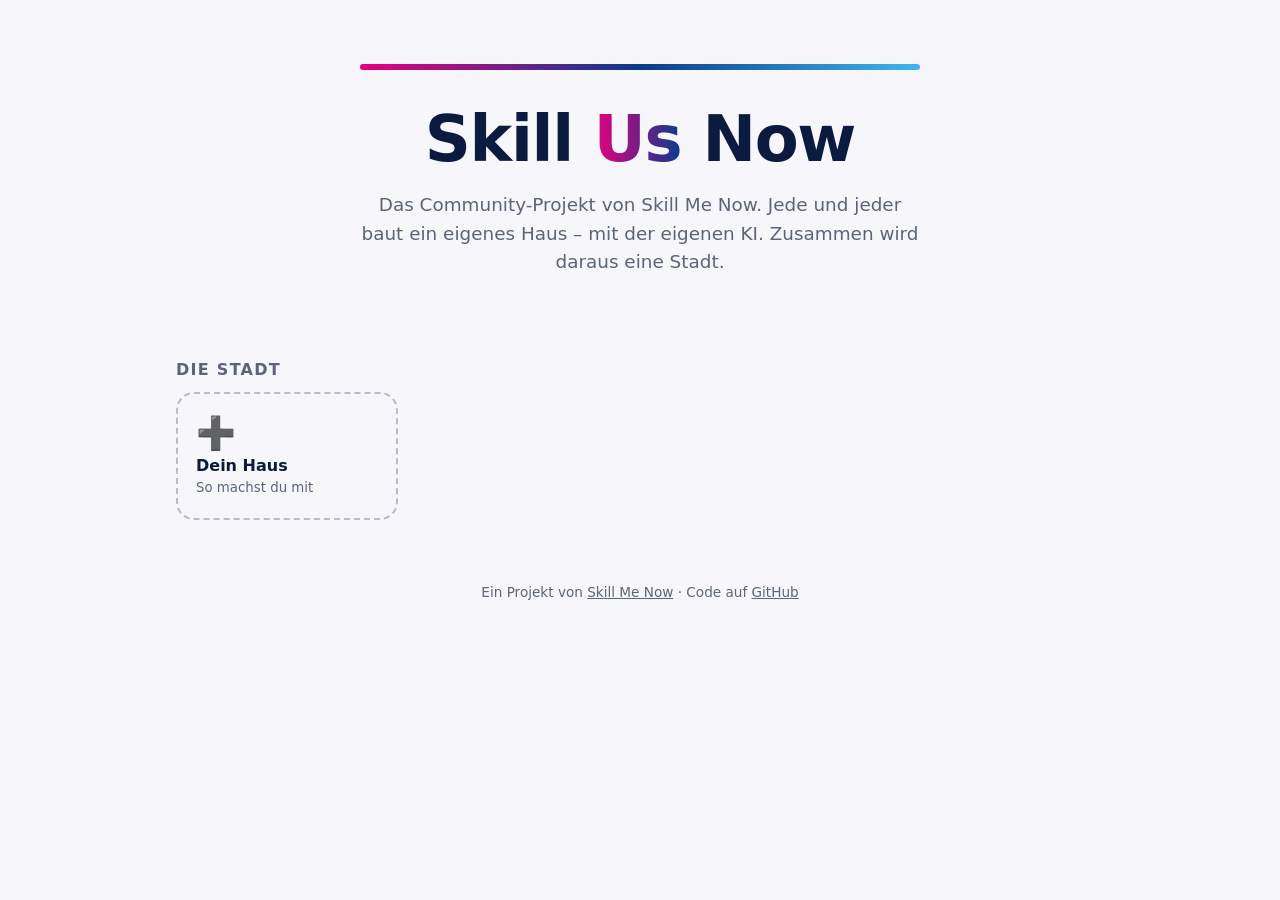
==== index.html @ c6541f06 "Grundgerüst der Community-Stadt: Häuser, Startseite, Regeln für KIs, Prüfung Co-Authored-By: Claude " ====
<!doctype html>
<html lang="de">
<head>
  <meta charset="utf-8">
  <meta name="viewport" content="width=device-width, initial-scale=1">
  <title>Skill Us Now – Wir bauen zusammen</title>
  <meta name="description" content="Das Community-Projekt von Skill Me Now: Eine Website, an der alle mit ihrer eigenen KI mitbauen.">
  <link rel="stylesheet" href="assets/stadt.css">
</head>
<body>
  <header class="kopf">
    <div class="balken"></div>
    <h1>Skill <span>Us</span> Now</h1>
    <p class="lead">Das Community-Projekt von Skill Me Now. Jede und jeder baut ein eigenes Haus – mit der eigenen KI. Zusammen wird daraus eine Stadt.</p>
    <p class="zahl"><!-- ANZAHL --></p>
  </header>

  <main>
    <h2>Die Stadt</h2>
    <section class="stadt"><!-- HAEUSER -->
      <a class="haus-kachel neu" href="https://github.com/Skill-Us-Now/website#so-machst-du-mit--in-5-schritten">
        <span class="emoji">➕</span>
        <strong>Dein Haus</strong>
        <small>So machst du mit</small>
      </a>
    </section>
  </main>

  <footer>Ein Projekt von <a href="https://skillmenow.de">Skill Me Now</a> · Code auf <a href="https://github.com/Skill-Us-Now/website">GitHub</a></footer>
</body>
</html>
---- assets/stadt.css ----
/* Startseite (Stadtplan). Änderungen nur nach Absprache im Issue. */
:root { --bg:#f7f7fb; --ink:#0b1b3f; --muted:#5b6478; --mag:#e6007e; --blue:#0b3a8e; --sky:#3fb6f0; --card:#fff; }
@media (prefers-color-scheme: dark) { :root { --bg:#0b1020; --ink:#eef1f8; --muted:#a3abc2; --card:#141a2e; } }
* { box-sizing:border-box; }
body { margin:0; font-family: system-ui, -apple-system, "Segoe UI", Inter, sans-serif; background:var(--bg); color:var(--ink); }
.kopf { display:flex; flex-direction:column; align-items:center; text-align:center; padding:64px 16px 24px; }
.balken { height:6px; width:min(560px,100%); border-radius:99px; background:linear-gradient(90deg,var(--mag),var(--blue),var(--sky)); margin-bottom:36px; }
h1 { margin:0; font-size:clamp(2.4rem,7vw,4rem); letter-spacing:-.02em; line-height:1.05; }
h1 span { background:linear-gradient(90deg,var(--mag),var(--blue)); -webkit-background-clip:text; background-clip:text; color:transparent; }
.lead { margin:18px 0 0; font-size:1.15rem; color:var(--muted); max-width:560px; line-height:1.55; }
.zahl { color:var(--muted); margin-top:14px; }
.zahl b { color:var(--ink); }
main { max-width:960px; margin:0 auto; padding:16px 16px 40px; }
h2 { font-size:1rem; text-transform:uppercase; letter-spacing:.08em; color:var(--muted); }
.stadt { display:grid; grid-template-columns:repeat(auto-fill,minmax(180px,1fr)); gap:14px; }
.haus-kachel { display:flex; flex-direction:column; gap:4px; background:var(--card); border-radius:18px; padding:20px 18px; text-decoration:none; color:inherit; box-shadow:0 2px 14px rgba(11,27,63,.06); transition:transform .15s, box-shadow .15s; }
.haus-kachel:hover { transform:translateY(-3px); box-shadow:0 8px 24px rgba(11,27,63,.12); }
.haus-kachel .emoji { font-size:2rem; }
.haus-kachel small { color:var(--muted); line-height:1.4; }
.haus-kachel.neu { border:2px dashed color-mix(in oklab, var(--muted) 40%, transparent); box-shadow:none; background:transparent; }
footer { text-align:center; color:var(--muted); font-size:.85rem; padding:24px 16px 48px; }
footer a { color:inherit; }
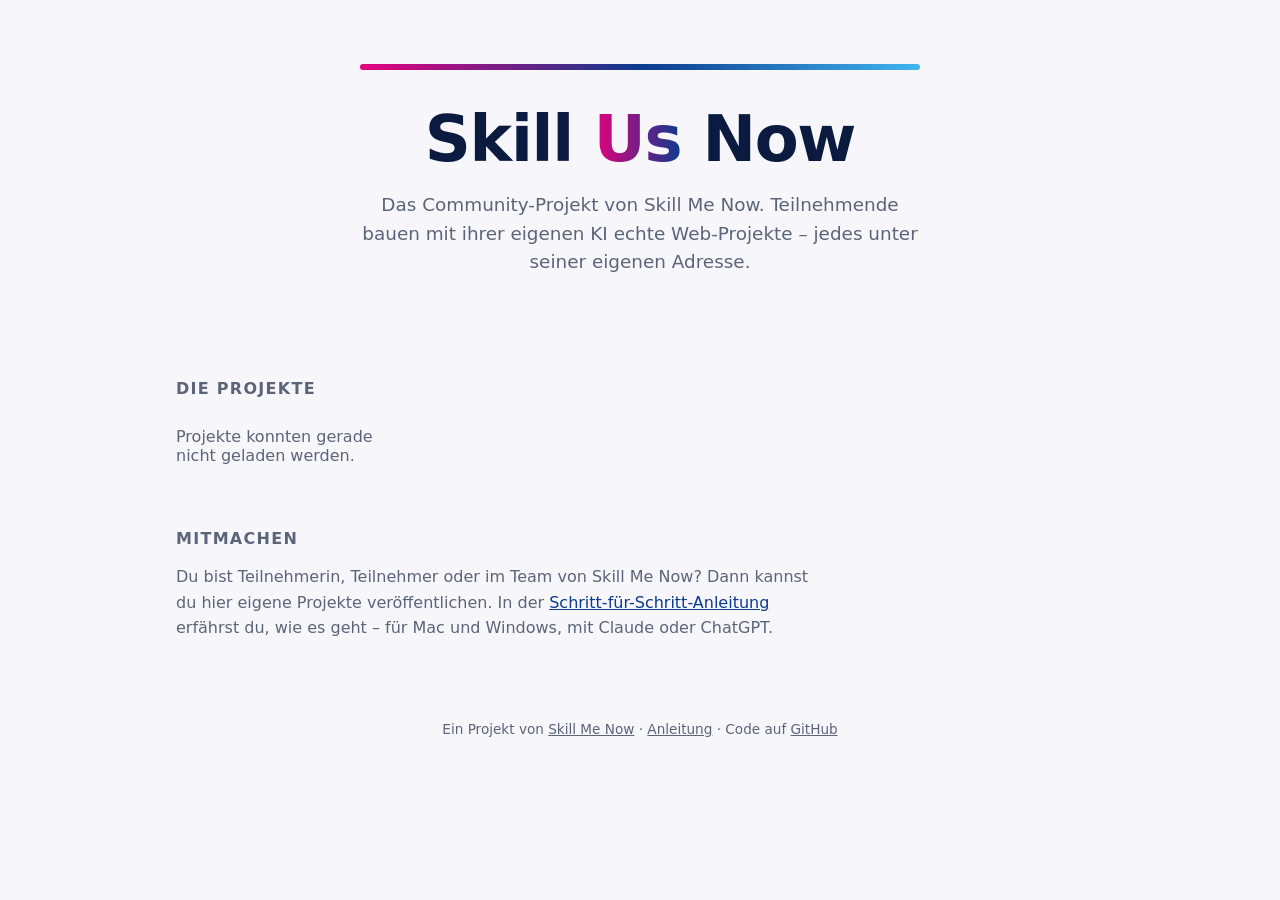
==== commit ac7ad0b9: "Projekt-Subdomains statt Häuser: Projektliste, Anleitung für Mac und Windows, automatische Prüfung C" ====
--- a/index.html
+++ b/index.html
@@ -4,28 +4,45 @@
   <meta charset="utf-8">
   <meta name="viewport" content="width=device-width, initial-scale=1">
   <title>Skill Us Now – Wir bauen zusammen</title>
-  <meta name="description" content="Das Community-Projekt von Skill Me Now: Eine Website, an der alle mit ihrer eigenen KI mitbauen.">
+  <meta name="description" content="Das Community-Projekt von Skill Me Now: Teilnehmende bauen mit ihrer eigenen KI echte Web-Projekte.">
   <link rel="stylesheet" href="assets/stadt.css">
 </head>
 <body>
   <header class="kopf">
     <div class="balken"></div>
     <h1>Skill <span>Us</span> Now</h1>
-    <p class="lead">Das Community-Projekt von Skill Me Now. Jede und jeder baut ein eigenes Haus – mit der eigenen KI. Zusammen wird daraus eine Stadt.</p>
-    <p class="zahl"><!-- ANZAHL --></p>
+    <p class="lead">Das Community-Projekt von Skill Me Now. Teilnehmende bauen mit ihrer eigenen KI echte Web-Projekte – jedes unter seiner eigenen Adresse.</p>
+    <p class="zahl" id="zahl">&nbsp;</p>
   </header>
 
   <main>
-    <h2>Die Stadt</h2>
-    <section class="stadt"><!-- HAEUSER -->
-      <a class="haus-kachel neu" href="https://github.com/Skill-Us-Now/website#so-machst-du-mit--in-5-schritten">
-        <span class="emoji">➕</span>
-        <strong>Dein Haus</strong>
-        <small>So machst du mit</small>
-      </a>
+    <h2>Die Projekte</h2>
+    <section class="stadt" id="projekte">
+      <p class="leer">Projekte werden geladen …</p>
+    </section>
+
+    <section class="mitmachen">
+      <h2>Mitmachen</h2>
+      <p>Du bist Teilnehmerin, Teilnehmer oder im Team von Skill Me Now? Dann kannst du hier eigene Projekte veröffentlichen.
+        In der <a href="anleitung/">Schritt-für-Schritt-Anleitung</a> erfährst du, wie es geht – für Mac und Windows, mit Claude oder ChatGPT.</p>
     </section>
   </main>
 
-  <footer>Ein Projekt von <a href="https://skillmenow.de">Skill Me Now</a> · Code auf <a href="https://github.com/Skill-Us-Now/website">GitHub</a></footer>
+  <footer>Ein Projekt von <a href="https://skillmenow.de">Skill Me Now</a> · <a href="anleitung/">Anleitung</a> · Code auf <a href="https://github.com/Skill-Us-Now/website">GitHub</a></footer>
+
+  <script>
+    const esc = (s) => String(s ?? "").replace(/[&<>"']/g, (c) => ({ "&": "&amp;", "<": "&lt;", ">": "&gt;", '"': "&quot;", "'": "&#39;" }[c]));
+    const datum = (iso) => new Date(iso).toLocaleDateString("de-DE", { day: "2-digit", month: "2-digit", year: "numeric" });
+    fetch("/api/projekte.json").then((r) => r.json()).then((liste) => {
+      document.getElementById("zahl").innerHTML = liste.length === 1 ? "<b>1</b> Projekt ist online" : `<b>${liste.length}</b> Projekte sind online`;
+      document.getElementById("projekte").innerHTML = liste.length ? liste.map((p) => `
+        <a class="haus-kachel" href="${esc(p.url)}" target="_blank" rel="noopener">
+          <strong>${esc(p.titel)}</strong>
+          <span class="adresse">${esc(p.url.replace("https://", ""))}</span>
+          <small>${esc(p.beschreibung)}</small>
+          <span class="von">von ${esc(p.von)} · online seit ${datum(p.erstellt)}</span>
+        </a>`).join("") : '<p class="leer">Noch keine Projekte – bald geht\'s los.</p>';
+    }).catch(() => { document.getElementById("projekte").innerHTML = '<p class="leer">Projekte konnten gerade nicht geladen werden.</p>'; });
+  </script>
 </body>
 </html>
--- a/assets/stadt.css
+++ b/assets/stadt.css
@@ -20,3 +20,10 @@
 .haus-kachel.neu { border:2px dashed color-mix(in oklab, var(--muted) 40%, transparent); box-shadow:none; background:transparent; }
 footer { text-align:center; color:var(--muted); font-size:.85rem; padding:24px 16px 48px; }
 footer a { color:inherit; }
+.haus-kachel .adresse { color:var(--blue); font-size:.85rem; font-weight:600; }
+@media (prefers-color-scheme: dark) { .haus-kachel .adresse { color:var(--sky); } }
+.haus-kachel .von { color:var(--muted); font-size:.8rem; margin-top:6px; }
+.leer { color:var(--muted); }
+.mitmachen { margin-top:48px; max-width:640px; }
+.mitmachen p { color:var(--muted); line-height:1.6; }
+.mitmachen a, main a { color:var(--blue); }
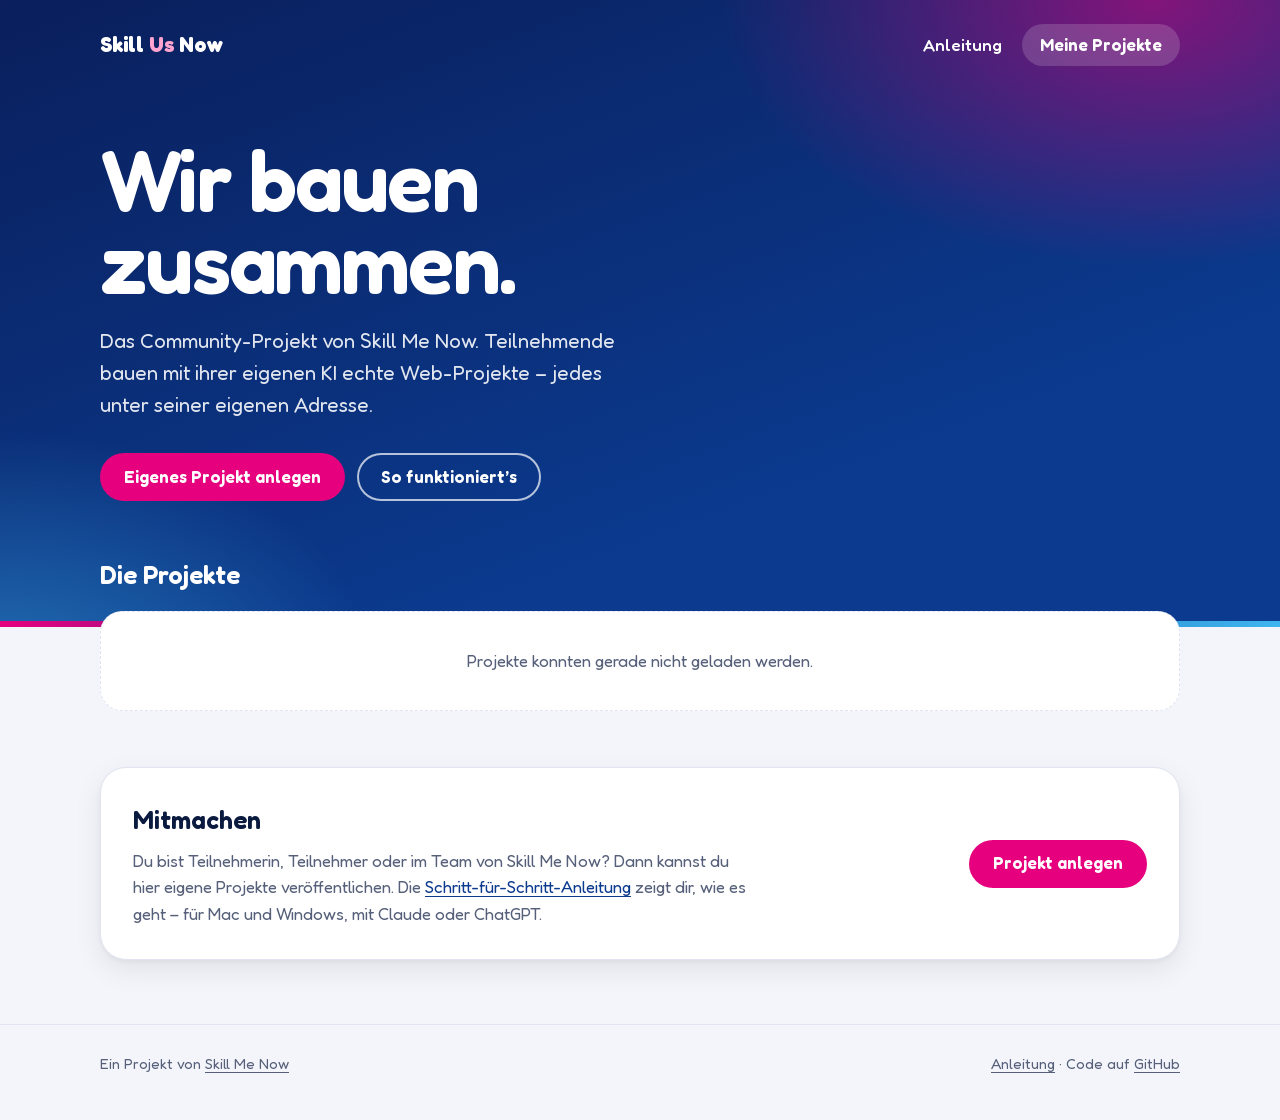
==== commit 806e3b28: "Startseite und Anleitung moderner, mit Fredoka - Fredoka selbst gehostet (assets/fonts, SIL OFL) für" ====
--- a/index.html
+++ b/index.html
@@ -5,44 +5,88 @@
   <meta name="viewport" content="width=device-width, initial-scale=1">
   <title>Skill Us Now – Wir bauen zusammen</title>
   <meta name="description" content="Das Community-Projekt von Skill Me Now: Teilnehmende bauen mit ihrer eigenen KI echte Web-Projekte.">
+  <link rel="preload" href="assets/fonts/fredoka-latin.woff2" as="font" type="font/woff2" crossorigin>
   <link rel="stylesheet" href="assets/stadt.css">
 </head>
 <body>
-  <header class="kopf">
-    <div class="balken"></div>
-    <h1>Skill <span>Us</span> Now</h1>
-    <p class="lead">Das Community-Projekt von Skill Me Now. Teilnehmende bauen mit ihrer eigenen KI echte Web-Projekte – jedes unter seiner eigenen Adresse.</p>
-    <p class="zahl" id="zahl">&nbsp;</p>
+  <header class="buehne">
+    <div class="innen">
+      <nav class="leiste" aria-label="Hauptnavigation">
+        <a class="logo" href="./">Skill <span>Us</span> Now</a>
+        <div class="nav">
+          <a href="anleitung/">Anleitung</a>
+          <a class="knopf hell" href="/start">Meine Projekte</a>
+        </div>
+      </nav>
+      <h1>Wir bauen zusammen.</h1>
+      <p class="lead">Das Community-Projekt von Skill Me Now. Teilnehmende bauen mit ihrer eigenen KI echte Web-Projekte – jedes unter seiner eigenen Adresse.</p>
+      <div class="cta">
+        <a class="knopf" href="/start">Eigenes Projekt anlegen</a>
+        <a class="knopf rand" href="anleitung/">So funktioniert’s</a>
+      </div>
+    </div>
   </header>
 
-  <main>
-    <h2>Die Projekte</h2>
-    <section class="stadt" id="projekte">
+  <main class="innen">
+    <div class="projekte-kopf">
+      <h2>Die Projekte</h2>
+      <p class="zahl" id="zahl">&nbsp;</p>
+    </div>
+    <section class="stadt" id="projekte" aria-live="polite">
       <p class="leer">Projekte werden geladen …</p>
     </section>
 
     <section class="mitmachen">
-      <h2>Mitmachen</h2>
-      <p>Du bist Teilnehmerin, Teilnehmer oder im Team von Skill Me Now? Dann kannst du hier eigene Projekte veröffentlichen.
-        In der <a href="anleitung/">Schritt-für-Schritt-Anleitung</a> erfährst du, wie es geht – für Mac und Windows, mit Claude oder ChatGPT.</p>
+      <div>
+        <h2>Mitmachen</h2>
+        <p>Du bist Teilnehmerin, Teilnehmer oder im Team von Skill Me Now? Dann kannst du hier eigene Projekte veröffentlichen.
+          Die <a href="anleitung/">Schritt-für-Schritt-Anleitung</a> zeigt dir, wie es geht – für Mac und Windows, mit Claude oder ChatGPT.</p>
+      </div>
+      <a class="knopf" href="/start">Projekt anlegen</a>
     </section>
   </main>
 
-  <footer>Ein Projekt von <a href="https://skillmenow.de">Skill Me Now</a> · <a href="anleitung/">Anleitung</a> · Code auf <a href="https://github.com/Skill-Us-Now/website">GitHub</a></footer>
+  <footer>
+    <div class="innen">
+      <span>Ein Projekt von <a href="https://skillmenow.de">Skill Me Now</a></span>
+      <span><a href="anleitung/">Anleitung</a> · Code auf <a href="https://github.com/Skill-Us-Now/website">GitHub</a></span>
+    </div>
+  </footer>
 
   <script>
-    const esc = (s) => String(s ?? "").replace(/[&<>"']/g, (c) => ({ "&": "&amp;", "<": "&lt;", ">": "&gt;", '"': "&quot;", "'": "&#39;" }[c]));
+    // Projektliste von /api/projekte.json – Inhalte nur als Text einsetzen, nie als HTML
+    const el = (tag, klasse, ...kinder) => {
+      const e = document.createElement(tag);
+      if (klasse) e.className = klasse;
+      e.append(...kinder);
+      return e;
+    };
     const datum = (iso) => new Date(iso).toLocaleDateString("de-DE", { day: "2-digit", month: "2-digit", year: "numeric" });
+    const FARBEN = ["mag", "blau", "himmel", "nacht"];
+    const farbe = (slug) => FARBEN[[...slug].reduce((s, c) => s + c.charCodeAt(0), 0) % FARBEN.length];
+
+    function kachel(p) {
+      const a = el("a", "haus-kachel");
+      a.href = p.url; a.target = "_blank"; a.rel = "noopener";
+      const dach = el("span", `dach ${farbe(p.slug)}`, (p.titel.trim()[0] || "?").toUpperCase());
+      dach.setAttribute("aria-hidden", "true");
+      a.append(
+        dach,
+        el("span", "inhalt",
+          el("strong", "", p.titel),
+          el("span", "adresse", p.url.replace("https://", "")),
+          el("span", "beschreibung", p.beschreibung),
+          el("span", "von", `von ${p.von} · seit ${datum(p.erstellt)}`)));
+      return a;
+    }
+
     fetch("/api/projekte.json").then((r) => r.json()).then((liste) => {
-      document.getElementById("zahl").innerHTML = liste.length === 1 ? "<b>1</b> Projekt ist online" : `<b>${liste.length}</b> Projekte sind online`;
-      document.getElementById("projekte").innerHTML = liste.length ? liste.map((p) => `
-        <a class="haus-kachel" href="${esc(p.url)}" target="_blank" rel="noopener">
-          <strong>${esc(p.titel)}</strong>
-          <span class="adresse">${esc(p.url.replace("https://", ""))}</span>
-          <small>${esc(p.beschreibung)}</small>
-          <span class="von">von ${esc(p.von)} · online seit ${datum(p.erstellt)}</span>
-        </a>`).join("") : '<p class="leer">Noch keine Projekte – bald geht\'s los.</p>';
-    }).catch(() => { document.getElementById("projekte").innerHTML = '<p class="leer">Projekte konnten gerade nicht geladen werden.</p>'; });
+      document.getElementById("zahl").textContent = liste.length === 1 ? "1 Projekt ist online" : `${liste.length} Projekte sind online`;
+      const ziel = document.getElementById("projekte");
+      ziel.replaceChildren(...(liste.length ? liste.map(kachel) : [el("p", "leer", "Noch keine Projekte – bald geht’s los.")]));
+    }).catch(() => {
+      document.getElementById("projekte").replaceChildren(el("p", "leer", "Projekte konnten gerade nicht geladen werden."));
+    });
   </script>
 </body>
 </html>
--- a/assets/stadt.css
+++ b/assets/stadt.css
@@ -1,29 +1,88 @@
-/* Startseite (Stadtplan). Änderungen nur nach Absprache im Issue. */
-:root { --bg:#f7f7fb; --ink:#0b1b3f; --muted:#5b6478; --mag:#e6007e; --blue:#0b3a8e; --sky:#3fb6f0; --card:#fff; }
-@media (prefers-color-scheme: dark) { :root { --bg:#0b1020; --ink:#eef1f8; --muted:#a3abc2; --card:#141a2e; } }
-* { box-sizing:border-box; }
-body { margin:0; font-family: system-ui, -apple-system, "Segoe UI", Inter, sans-serif; background:var(--bg); color:var(--ink); }
-.kopf { display:flex; flex-direction:column; align-items:center; text-align:center; padding:64px 16px 24px; }
-.balken { height:6px; width:min(560px,100%); border-radius:99px; background:linear-gradient(90deg,var(--mag),var(--blue),var(--sky)); margin-bottom:36px; }
-h1 { margin:0; font-size:clamp(2.4rem,7vw,4rem); letter-spacing:-.02em; line-height:1.05; }
-h1 span { background:linear-gradient(90deg,var(--mag),var(--blue)); -webkit-background-clip:text; background-clip:text; color:transparent; }
-.lead { margin:18px 0 0; font-size:1.15rem; color:var(--muted); max-width:560px; line-height:1.55; }
-.zahl { color:var(--muted); margin-top:14px; }
-.zahl b { color:var(--ink); }
-main { max-width:960px; margin:0 auto; padding:16px 16px 40px; }
-h2 { font-size:1rem; text-transform:uppercase; letter-spacing:.08em; color:var(--muted); }
-.stadt { display:grid; grid-template-columns:repeat(auto-fill,minmax(180px,1fr)); gap:14px; }
-.haus-kachel { display:flex; flex-direction:column; gap:4px; background:var(--card); border-radius:18px; padding:20px 18px; text-decoration:none; color:inherit; box-shadow:0 2px 14px rgba(11,27,63,.06); transition:transform .15s, box-shadow .15s; }
-.haus-kachel:hover { transform:translateY(-3px); box-shadow:0 8px 24px rgba(11,27,63,.12); }
-.haus-kachel .emoji { font-size:2rem; }
-.haus-kachel small { color:var(--muted); line-height:1.4; }
-.haus-kachel.neu { border:2px dashed color-mix(in oklab, var(--muted) 40%, transparent); box-shadow:none; background:transparent; }
-footer { text-align:center; color:var(--muted); font-size:.85rem; padding:24px 16px 48px; }
-footer a { color:inherit; }
-.haus-kachel .adresse { color:var(--blue); font-size:.85rem; font-weight:600; }
-@media (prefers-color-scheme: dark) { .haus-kachel .adresse { color:var(--sky); } }
-.haus-kachel .von { color:var(--muted); font-size:.8rem; margin-top:6px; }
-.leer { color:var(--muted); }
-.mitmachen { margin-top:48px; max-width:640px; }
-.mitmachen p { color:var(--muted); line-height:1.6; }
-.mitmachen a, main a { color:var(--blue); }
+/* Startseite (Projektübersicht). Änderungen nur nach Absprache im Issue. */
+@font-face { font-family: "Fredoka"; src: url("fonts/fredoka-latin.woff2") format("woff2"); font-weight: 300 700; font-stretch: 75% 125%; font-display: swap; }
+:root {
+  --grund: #f4f5fb; --karte: #fff; --tinte: #0b1b3f; --leise: #56607a; --linie: #e1e4f0;
+  --mag: #e6007e; --mag-tief: #c4006b; --blau: #0b3a8e; --nacht: #0a1f5c; --himmel: #3fb6f0;
+  --schatten: 0 2px 4px rgba(0, 0, 0, 0.04), 0 10px 28px rgba(0, 0, 0, 0.08);
+  --schatten-hoch: 0 6px 14px rgba(0, 0, 0, 0.08), 0 22px 44px rgba(0, 0, 0, 0.14);
+}
+@media (prefers-color-scheme: dark) {
+  :root { --grund: #0a1020; --karte: #131a30; --tinte: #eef1f8; --leise: #a6aec6; --linie: #273153; --blau: #8fb2ff;
+    --schatten: 0 2px 4px rgba(0, 0, 0, 0.3), 0 12px 30px rgba(0, 0, 0, 0.35); --schatten-hoch: 0 6px 14px rgba(0, 0, 0, 0.35), 0 22px 44px rgba(0, 0, 0, 0.45); }
+}
+* { box-sizing: border-box; }
+html { background: var(--grund); }
+body { margin: 0; font: 400 1.0625rem/1.55 "Fredoka", system-ui, -apple-system, "Segoe UI", sans-serif; background: var(--grund); color: var(--tinte); }
+::selection { background: var(--mag); color: #fff; }
+a { color: var(--blau); text-underline-offset: 0.2em; }
+:focus-visible { outline: 3px solid var(--mag); outline-offset: 3px; border-radius: 8px; }
+.innen { max-width: 1120px; margin: 0 auto; padding-inline: 20px; }
+
+/* Kopf */
+.buehne {
+  position: relative; overflow: hidden; color: #fff; padding: 24px 0 120px;
+  background:
+    radial-gradient(620px 380px at 90% 0%, rgba(230, 0, 126, 0.55), transparent 70%),
+    radial-gradient(540px 360px at 0% 110%, rgba(63, 182, 240, 0.45), transparent 70%),
+    linear-gradient(160deg, var(--nacht), #0b3a8e 72%);
+  /* der Skill-Us-Now-Balken als untere Kante */
+  border-bottom: 6px solid transparent;
+  border-image: linear-gradient(90deg, var(--mag), #0b3a8e, var(--himmel)) 1;
+}
+.leiste { display: flex; flex-wrap: wrap; gap: 12px 24px; align-items: center; justify-content: space-between; }
+.logo { color: #fff; text-decoration: none; font-weight: 700; font-size: 1.35rem; letter-spacing: -0.01em; }
+.logo span { color: #ffa3d1; }
+.nav { display: flex; align-items: center; gap: 8px 20px; }
+.nav > a:not(.knopf) { color: #fff; text-decoration: none; font-weight: 500; }
+.nav > a:not(.knopf):hover { text-decoration: underline; }
+.buehne h1 { margin: 72px 0 0; font-size: clamp(2.8rem, 8vw, 5.4rem); line-height: 0.95; font-weight: 600; letter-spacing: -0.025em; max-width: 12ch; }
+.lead { margin: 22px 0 0; max-width: 46ch; font-size: clamp(1.1rem, 1.8vw, 1.3rem); color: rgba(255, 255, 255, 0.88); }
+.cta { display: flex; flex-wrap: wrap; gap: 12px; margin-top: 32px; }
+
+.knopf {
+  display: inline-flex; align-items: center; justify-content: center; min-height: 48px; padding: 10px 24px;
+  border-radius: 99px; background: var(--mag); color: #fff; font-weight: 600; text-decoration: none;
+  transition: background-color 0.15s, transform 0.15s;
+}
+.knopf:hover { background: var(--mag-tief); }
+.knopf:active { transform: translateY(1px); }
+.knopf.rand { background: transparent; box-shadow: inset 0 0 0 2px rgba(255, 255, 255, 0.7); }
+.knopf.rand:hover { background: rgba(255, 255, 255, 0.12); }
+.knopf.hell { min-height: 40px; padding: 8px 18px; background: rgba(255, 255, 255, 0.16); }
+.knopf.hell:hover { background: rgba(255, 255, 255, 0.28); }
+
+/* Projekte */
+main.innen { margin-top: -72px; position: relative; padding-bottom: 64px; }
+.projekte-kopf { display: flex; flex-wrap: wrap; align-items: baseline; justify-content: space-between; gap: 4px 16px; margin-bottom: 16px; color: #fff; }
+.projekte-kopf h2 { margin: 0; font-size: 1.6rem; font-weight: 600; }
+.zahl { margin: 0; color: rgba(255, 255, 255, 0.85); }
+.stadt { display: grid; grid-template-columns: repeat(auto-fill, minmax(min(100%, 260px), 1fr)); gap: 20px; align-items: stretch; }
+.haus-kachel {
+  display: flex; flex-direction: column; overflow: hidden; background: var(--karte); border: 1px solid var(--linie); border-radius: 22px;
+  color: inherit; text-decoration: none; box-shadow: var(--schatten); transition: transform 0.2s cubic-bezier(0.16, 1, 0.3, 1), box-shadow 0.2s;
+}
+.haus-kachel:hover { transform: translateY(-4px); box-shadow: var(--schatten-hoch); }
+.dach { display: grid; place-items: center; height: 112px; font-size: 3.4rem; font-weight: 700; line-height: 1; color: #fff; }
+.dach.mag { background: var(--mag); }
+.dach.blau { background: #0b3a8e; }
+.dach.himmel { background: var(--himmel); color: var(--nacht); }
+.dach.nacht { background: var(--nacht); color: #ff6fb8; }
+.inhalt { display: flex; flex-direction: column; gap: 4px; padding: 18px 20px 20px; flex: 1; }
+.inhalt strong { font-size: 1.3rem; font-weight: 600; line-height: 1.25; }
+.adresse { color: var(--blau); font-size: 0.9rem; font-weight: 600; word-break: break-all; }
+.beschreibung { margin-top: 6px; color: var(--leise); line-height: 1.45; }
+.von { margin-top: auto; padding-top: 12px; color: var(--leise); font-size: 0.85rem; }
+.leer { grid-column: 1 / -1; margin: 0; padding: 36px; text-align: center; color: var(--leise); background: var(--karte); border: 1.5px dashed var(--linie); border-radius: 22px; }
+
+.mitmachen {
+  display: flex; flex-wrap: wrap; align-items: center; justify-content: space-between; gap: 20px 32px; margin-top: 56px;
+  padding: 32px; border-radius: 26px; background: var(--karte); border: 1px solid var(--linie); box-shadow: var(--schatten);
+}
+.mitmachen > div { flex: 1 1 420px; }
+.mitmachen h2 { margin: 0 0 8px; font-size: 1.6rem; font-weight: 600; }
+.mitmachen p { margin: 0; color: var(--leise); max-width: 62ch; }
+
+footer { padding: 28px 0 44px; border-top: 1px solid var(--linie); color: var(--leise); font-size: 0.92rem; }
+footer .innen { display: flex; flex-wrap: wrap; gap: 6px 20px; justify-content: space-between; }
+footer a { color: inherit; }
+@media (prefers-reduced-motion: reduce) { * { transition: none !important; } }
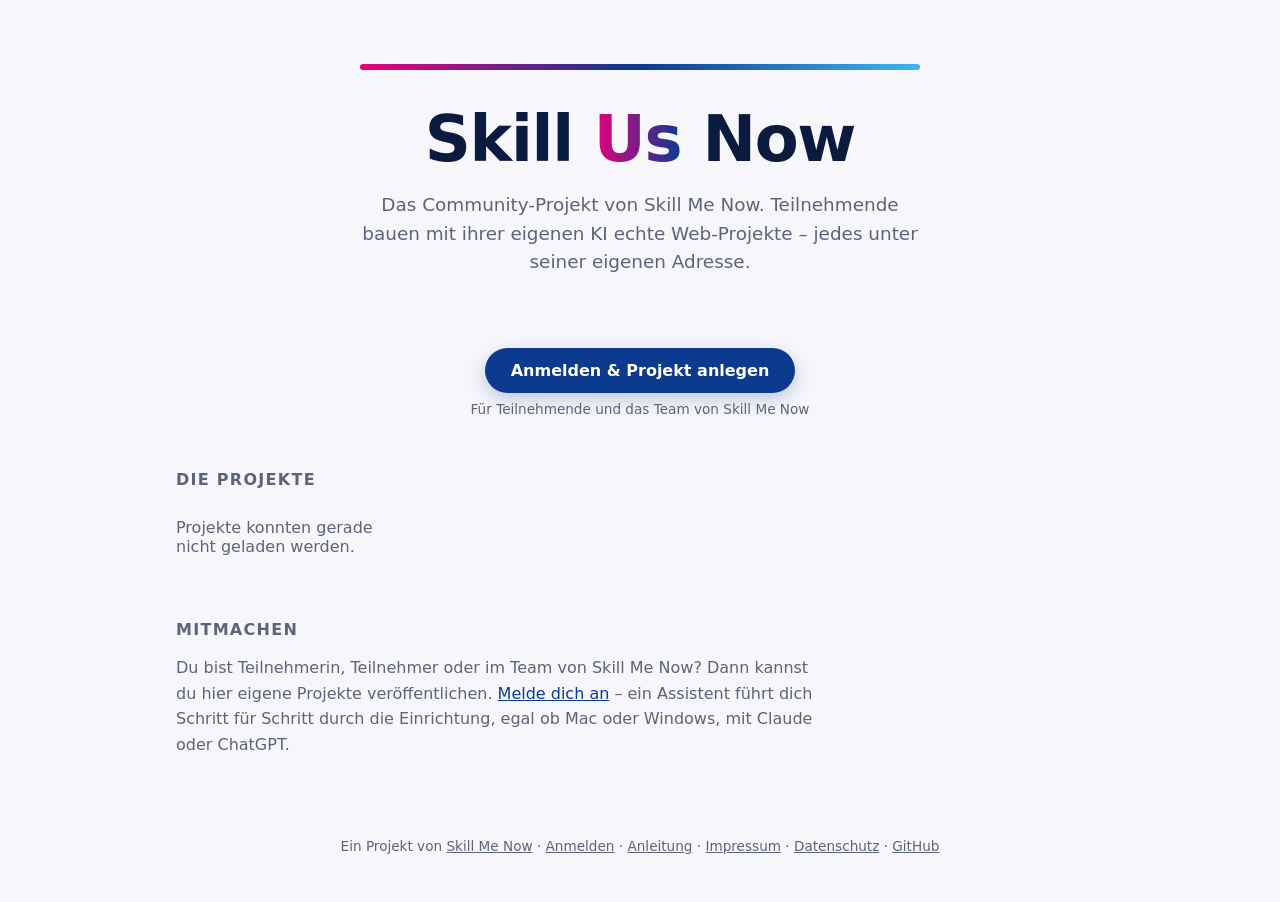
==== commit 9a1659ac: "Impressum, Datenschutz und gut sichtbarer Anmelde-Knopf Co-Authored-By: Claude Opus 5.5 <noreply@ant" ====
--- a/index.html
+++ b/index.html
@@ -5,88 +5,46 @@
   <meta name="viewport" content="width=device-width, initial-scale=1">
   <title>Skill Us Now – Wir bauen zusammen</title>
   <meta name="description" content="Das Community-Projekt von Skill Me Now: Teilnehmende bauen mit ihrer eigenen KI echte Web-Projekte.">
-  <link rel="preload" href="assets/fonts/fredoka-latin.woff2" as="font" type="font/woff2" crossorigin>
   <link rel="stylesheet" href="assets/stadt.css">
 </head>
 <body>
-  <header class="buehne">
-    <div class="innen">
-      <nav class="leiste" aria-label="Hauptnavigation">
-        <a class="logo" href="./">Skill <span>Us</span> Now</a>
-        <div class="nav">
-          <a href="anleitung/">Anleitung</a>
-          <a class="knopf hell" href="/start">Meine Projekte</a>
-        </div>
-      </nav>
-      <h1>Wir bauen zusammen.</h1>
-      <p class="lead">Das Community-Projekt von Skill Me Now. Teilnehmende bauen mit ihrer eigenen KI echte Web-Projekte – jedes unter seiner eigenen Adresse.</p>
-      <div class="cta">
-        <a class="knopf" href="/start">Eigenes Projekt anlegen</a>
-        <a class="knopf rand" href="anleitung/">So funktioniert’s</a>
-      </div>
-    </div>
+  <header class="kopf">
+    <div class="balken"></div>
+    <h1>Skill <span>Us</span> Now</h1>
+    <p class="lead">Das Community-Projekt von Skill Me Now. Teilnehmende bauen mit ihrer eigenen KI echte Web-Projekte – jedes unter seiner eigenen Adresse.</p>
+    <p class="zahl" id="zahl">&nbsp;</p>
+    <a class="knopf" href="/start">Anmelden & Projekt anlegen</a>
+    <p class="knopf-hinweis">Für Teilnehmende und das Team von Skill Me Now</p>
   </header>
 
-  <main class="innen">
-    <div class="projekte-kopf">
-      <h2>Die Projekte</h2>
-      <p class="zahl" id="zahl">&nbsp;</p>
-    </div>
-    <section class="stadt" id="projekte" aria-live="polite">
+  <main>
+    <h2>Die Projekte</h2>
+    <section class="stadt" id="projekte">
       <p class="leer">Projekte werden geladen …</p>
     </section>
 
     <section class="mitmachen">
-      <div>
-        <h2>Mitmachen</h2>
-        <p>Du bist Teilnehmerin, Teilnehmer oder im Team von Skill Me Now? Dann kannst du hier eigene Projekte veröffentlichen.
-          Die <a href="anleitung/">Schritt-für-Schritt-Anleitung</a> zeigt dir, wie es geht – für Mac und Windows, mit Claude oder ChatGPT.</p>
-      </div>
-      <a class="knopf" href="/start">Projekt anlegen</a>
+      <h2>Mitmachen</h2>
+      <p>Du bist Teilnehmerin, Teilnehmer oder im Team von Skill Me Now? Dann kannst du hier eigene Projekte veröffentlichen.
+        <a href="/start">Melde dich an</a> – ein Assistent führt dich Schritt für Schritt durch die Einrichtung, egal ob Mac oder Windows, mit Claude oder ChatGPT.</p>
     </section>
   </main>
 
-  <footer>
-    <div class="innen">
-      <span>Ein Projekt von <a href="https://skillmenow.de">Skill Me Now</a></span>
-      <span><a href="anleitung/">Anleitung</a> · Code auf <a href="https://github.com/Skill-Us-Now/website">GitHub</a></span>
-    </div>
-  </footer>
+  <footer>Ein Projekt von <a href="https://skillmenow.de">Skill Me Now</a> · <a href="/start">Anmelden</a> · <a href="anleitung/">Anleitung</a> · <a href="impressum/">Impressum</a> · <a href="datenschutz/">Datenschutz</a> · <a href="https://github.com/Skill-Us-Now/website">GitHub</a></footer>
 
   <script>
-    // Projektliste von /api/projekte.json – Inhalte nur als Text einsetzen, nie als HTML
-    const el = (tag, klasse, ...kinder) => {
-      const e = document.createElement(tag);
-      if (klasse) e.className = klasse;
-      e.append(...kinder);
-      return e;
-    };
+    const esc = (s) => String(s ?? "").replace(/[&<>"']/g, (c) => ({ "&": "&amp;", "<": "&lt;", ">": "&gt;", '"': "&quot;", "'": "&#39;" }[c]));
     const datum = (iso) => new Date(iso).toLocaleDateString("de-DE", { day: "2-digit", month: "2-digit", year: "numeric" });
-    const FARBEN = ["mag", "blau", "himmel", "nacht"];
-    const farbe = (slug) => FARBEN[[...slug].reduce((s, c) => s + c.charCodeAt(0), 0) % FARBEN.length];
-
-    function kachel(p) {
-      const a = el("a", "haus-kachel");
-      a.href = p.url; a.target = "_blank"; a.rel = "noopener";
-      const dach = el("span", `dach ${farbe(p.slug)}`, (p.titel.trim()[0] || "?").toUpperCase());
-      dach.setAttribute("aria-hidden", "true");
-      a.append(
-        dach,
-        el("span", "inhalt",
-          el("strong", "", p.titel),
-          el("span", "adresse", p.url.replace("https://", "")),
-          el("span", "beschreibung", p.beschreibung),
-          el("span", "von", `von ${p.von} · seit ${datum(p.erstellt)}`)));
-      return a;
-    }
-
     fetch("/api/projekte.json").then((r) => r.json()).then((liste) => {
-      document.getElementById("zahl").textContent = liste.length === 1 ? "1 Projekt ist online" : `${liste.length} Projekte sind online`;
-      const ziel = document.getElementById("projekte");
-      ziel.replaceChildren(...(liste.length ? liste.map(kachel) : [el("p", "leer", "Noch keine Projekte – bald geht’s los.")]));
-    }).catch(() => {
-      document.getElementById("projekte").replaceChildren(el("p", "leer", "Projekte konnten gerade nicht geladen werden."));
-    });
+      document.getElementById("zahl").innerHTML = liste.length === 1 ? "<b>1</b> Projekt ist online" : `<b>${liste.length}</b> Projekte sind online`;
+      document.getElementById("projekte").innerHTML = liste.length ? liste.map((p) => `
+        <a class="haus-kachel" href="${esc(p.url)}" target="_blank" rel="noopener">
+          <strong>${esc(p.titel)}</strong>
+          <span class="adresse">${esc(p.url.replace("https://", ""))}</span>
+          <small>${esc(p.beschreibung)}</small>
+          <span class="von">von ${esc(p.von)} · online seit ${datum(p.erstellt)}</span>
+        </a>`).join("") : '<p class="leer">Noch keine Projekte – bald geht\'s los.</p>';
+    }).catch(() => { document.getElementById("projekte").innerHTML = '<p class="leer">Projekte konnten gerade nicht geladen werden.</p>'; });
   </script>
 </body>
 </html>
--- a/assets/stadt.css
+++ b/assets/stadt.css
@@ -1,88 +1,34 @@
-/* Startseite (Projektübersicht). Änderungen nur nach Absprache im Issue. */
-@font-face { font-family: "Fredoka"; src: url("fonts/fredoka-latin.woff2") format("woff2"); font-weight: 300 700; font-stretch: 75% 125%; font-display: swap; }
-:root {
-  --grund: #f4f5fb; --karte: #fff; --tinte: #0b1b3f; --leise: #56607a; --linie: #e1e4f0;
-  --mag: #e6007e; --mag-tief: #c4006b; --blau: #0b3a8e; --nacht: #0a1f5c; --himmel: #3fb6f0;
-  --schatten: 0 2px 4px rgba(0, 0, 0, 0.04), 0 10px 28px rgba(0, 0, 0, 0.08);
-  --schatten-hoch: 0 6px 14px rgba(0, 0, 0, 0.08), 0 22px 44px rgba(0, 0, 0, 0.14);
-}
-@media (prefers-color-scheme: dark) {
-  :root { --grund: #0a1020; --karte: #131a30; --tinte: #eef1f8; --leise: #a6aec6; --linie: #273153; --blau: #8fb2ff;
-    --schatten: 0 2px 4px rgba(0, 0, 0, 0.3), 0 12px 30px rgba(0, 0, 0, 0.35); --schatten-hoch: 0 6px 14px rgba(0, 0, 0, 0.35), 0 22px 44px rgba(0, 0, 0, 0.45); }
-}
-* { box-sizing: border-box; }
-html { background: var(--grund); }
-body { margin: 0; font: 400 1.0625rem/1.55 "Fredoka", system-ui, -apple-system, "Segoe UI", sans-serif; background: var(--grund); color: var(--tinte); }
-::selection { background: var(--mag); color: #fff; }
-a { color: var(--blau); text-underline-offset: 0.2em; }
-:focus-visible { outline: 3px solid var(--mag); outline-offset: 3px; border-radius: 8px; }
-.innen { max-width: 1120px; margin: 0 auto; padding-inline: 20px; }
-
-/* Kopf */
-.buehne {
-  position: relative; overflow: hidden; color: #fff; padding: 24px 0 120px;
-  background:
-    radial-gradient(620px 380px at 90% 0%, rgba(230, 0, 126, 0.55), transparent 70%),
-    radial-gradient(540px 360px at 0% 110%, rgba(63, 182, 240, 0.45), transparent 70%),
-    linear-gradient(160deg, var(--nacht), #0b3a8e 72%);
-  /* der Skill-Us-Now-Balken als untere Kante */
-  border-bottom: 6px solid transparent;
-  border-image: linear-gradient(90deg, var(--mag), #0b3a8e, var(--himmel)) 1;
-}
-.leiste { display: flex; flex-wrap: wrap; gap: 12px 24px; align-items: center; justify-content: space-between; }
-.logo { color: #fff; text-decoration: none; font-weight: 700; font-size: 1.35rem; letter-spacing: -0.01em; }
-.logo span { color: #ffa3d1; }
-.nav { display: flex; align-items: center; gap: 8px 20px; }
-.nav > a:not(.knopf) { color: #fff; text-decoration: none; font-weight: 500; }
-.nav > a:not(.knopf):hover { text-decoration: underline; }
-.buehne h1 { margin: 72px 0 0; font-size: clamp(2.8rem, 8vw, 5.4rem); line-height: 0.95; font-weight: 600; letter-spacing: -0.025em; max-width: 12ch; }
-.lead { margin: 22px 0 0; max-width: 46ch; font-size: clamp(1.1rem, 1.8vw, 1.3rem); color: rgba(255, 255, 255, 0.88); }
-.cta { display: flex; flex-wrap: wrap; gap: 12px; margin-top: 32px; }
-
-.knopf {
-  display: inline-flex; align-items: center; justify-content: center; min-height: 48px; padding: 10px 24px;
-  border-radius: 99px; background: var(--mag); color: #fff; font-weight: 600; text-decoration: none;
-  transition: background-color 0.15s, transform 0.15s;
-}
-.knopf:hover { background: var(--mag-tief); }
-.knopf:active { transform: translateY(1px); }
-.knopf.rand { background: transparent; box-shadow: inset 0 0 0 2px rgba(255, 255, 255, 0.7); }
-.knopf.rand:hover { background: rgba(255, 255, 255, 0.12); }
-.knopf.hell { min-height: 40px; padding: 8px 18px; background: rgba(255, 255, 255, 0.16); }
-.knopf.hell:hover { background: rgba(255, 255, 255, 0.28); }
-
-/* Projekte */
-main.innen { margin-top: -72px; position: relative; padding-bottom: 64px; }
-.projekte-kopf { display: flex; flex-wrap: wrap; align-items: baseline; justify-content: space-between; gap: 4px 16px; margin-bottom: 16px; color: #fff; }
-.projekte-kopf h2 { margin: 0; font-size: 1.6rem; font-weight: 600; }
-.zahl { margin: 0; color: rgba(255, 255, 255, 0.85); }
-.stadt { display: grid; grid-template-columns: repeat(auto-fill, minmax(min(100%, 260px), 1fr)); gap: 20px; align-items: stretch; }
-.haus-kachel {
-  display: flex; flex-direction: column; overflow: hidden; background: var(--karte); border: 1px solid var(--linie); border-radius: 22px;
-  color: inherit; text-decoration: none; box-shadow: var(--schatten); transition: transform 0.2s cubic-bezier(0.16, 1, 0.3, 1), box-shadow 0.2s;
-}
-.haus-kachel:hover { transform: translateY(-4px); box-shadow: var(--schatten-hoch); }
-.dach { display: grid; place-items: center; height: 112px; font-size: 3.4rem; font-weight: 700; line-height: 1; color: #fff; }
-.dach.mag { background: var(--mag); }
-.dach.blau { background: #0b3a8e; }
-.dach.himmel { background: var(--himmel); color: var(--nacht); }
-.dach.nacht { background: var(--nacht); color: #ff6fb8; }
-.inhalt { display: flex; flex-direction: column; gap: 4px; padding: 18px 20px 20px; flex: 1; }
-.inhalt strong { font-size: 1.3rem; font-weight: 600; line-height: 1.25; }
-.adresse { color: var(--blau); font-size: 0.9rem; font-weight: 600; word-break: break-all; }
-.beschreibung { margin-top: 6px; color: var(--leise); line-height: 1.45; }
-.von { margin-top: auto; padding-top: 12px; color: var(--leise); font-size: 0.85rem; }
-.leer { grid-column: 1 / -1; margin: 0; padding: 36px; text-align: center; color: var(--leise); background: var(--karte); border: 1.5px dashed var(--linie); border-radius: 22px; }
-
-.mitmachen {
-  display: flex; flex-wrap: wrap; align-items: center; justify-content: space-between; gap: 20px 32px; margin-top: 56px;
-  padding: 32px; border-radius: 26px; background: var(--karte); border: 1px solid var(--linie); box-shadow: var(--schatten);
-}
-.mitmachen > div { flex: 1 1 420px; }
-.mitmachen h2 { margin: 0 0 8px; font-size: 1.6rem; font-weight: 600; }
-.mitmachen p { margin: 0; color: var(--leise); max-width: 62ch; }
-
-footer { padding: 28px 0 44px; border-top: 1px solid var(--linie); color: var(--leise); font-size: 0.92rem; }
-footer .innen { display: flex; flex-wrap: wrap; gap: 6px 20px; justify-content: space-between; }
-footer a { color: inherit; }
-@media (prefers-reduced-motion: reduce) { * { transition: none !important; } }
+/* Startseite (Stadtplan). Änderungen nur nach Absprache im Issue. */
+:root { --bg:#f7f7fb; --ink:#0b1b3f; --muted:#5b6478; --mag:#e6007e; --blue:#0b3a8e; --sky:#3fb6f0; --card:#fff; }
+@media (prefers-color-scheme: dark) { :root { --bg:#0b1020; --ink:#eef1f8; --muted:#a3abc2; --card:#141a2e; } }
+* { box-sizing:border-box; }
+body { margin:0; font-family: system-ui, -apple-system, "Segoe UI", Inter, sans-serif; background:var(--bg); color:var(--ink); }
+.kopf { display:flex; flex-direction:column; align-items:center; text-align:center; padding:64px 16px 24px; }
+.balken { height:6px; width:min(560px,100%); border-radius:99px; background:linear-gradient(90deg,var(--mag),var(--blue),var(--sky)); margin-bottom:36px; }
+h1 { margin:0; font-size:clamp(2.4rem,7vw,4rem); letter-spacing:-.02em; line-height:1.05; }
+h1 span { background:linear-gradient(90deg,var(--mag),var(--blue)); -webkit-background-clip:text; background-clip:text; color:transparent; }
+.lead { margin:18px 0 0; font-size:1.15rem; color:var(--muted); max-width:560px; line-height:1.55; }
+.zahl { color:var(--muted); margin-top:14px; }
+.zahl b { color:var(--ink); }
+main { max-width:960px; margin:0 auto; padding:16px 16px 40px; }
+h2 { font-size:1rem; text-transform:uppercase; letter-spacing:.08em; color:var(--muted); }
+.stadt { display:grid; grid-template-columns:repeat(auto-fill,minmax(180px,1fr)); gap:14px; }
+.haus-kachel { display:flex; flex-direction:column; gap:4px; background:var(--card); border-radius:18px; padding:20px 18px; text-decoration:none; color:inherit; box-shadow:0 2px 14px rgba(11,27,63,.06); transition:transform .15s, box-shadow .15s; }
+.haus-kachel:hover { transform:translateY(-3px); box-shadow:0 8px 24px rgba(11,27,63,.12); }
+.haus-kachel .emoji { font-size:2rem; }
+.haus-kachel small { color:var(--muted); line-height:1.4; }
+.haus-kachel.neu { border:2px dashed color-mix(in oklab, var(--muted) 40%, transparent); box-shadow:none; background:transparent; }
+footer { text-align:center; color:var(--muted); font-size:.85rem; padding:24px 16px 48px; }
+footer a { color:inherit; }
+.haus-kachel .adresse { color:var(--blue); font-size:.85rem; font-weight:600; }
+@media (prefers-color-scheme: dark) { .haus-kachel .adresse { color:var(--sky); } }
+.haus-kachel .von { color:var(--muted); font-size:.8rem; margin-top:6px; }
+.leer { color:var(--muted); }
+.mitmachen { margin-top:48px; max-width:640px; }
+.mitmachen p { color:var(--muted); line-height:1.6; }
+.mitmachen a, main a { color:var(--blue); }
+@media (prefers-color-scheme: dark) { .mitmachen a, main a { color:var(--sky); } }
+.knopf { display:inline-block; margin-top:22px; padding:13px 26px; border-radius:99px; background:var(--blue); color:#fff; text-decoration:none; font-weight:600; box-shadow:0 6px 18px rgba(11,58,142,.25); transition:transform .15s; }
+.knopf:hover { transform:translateY(-2px); }
+@media (prefers-color-scheme: dark) { .knopf { background:var(--sky); color:#0b1020; } }
+.knopf-hinweis { margin:8px 0 0; font-size:.85rem; color:var(--muted); }
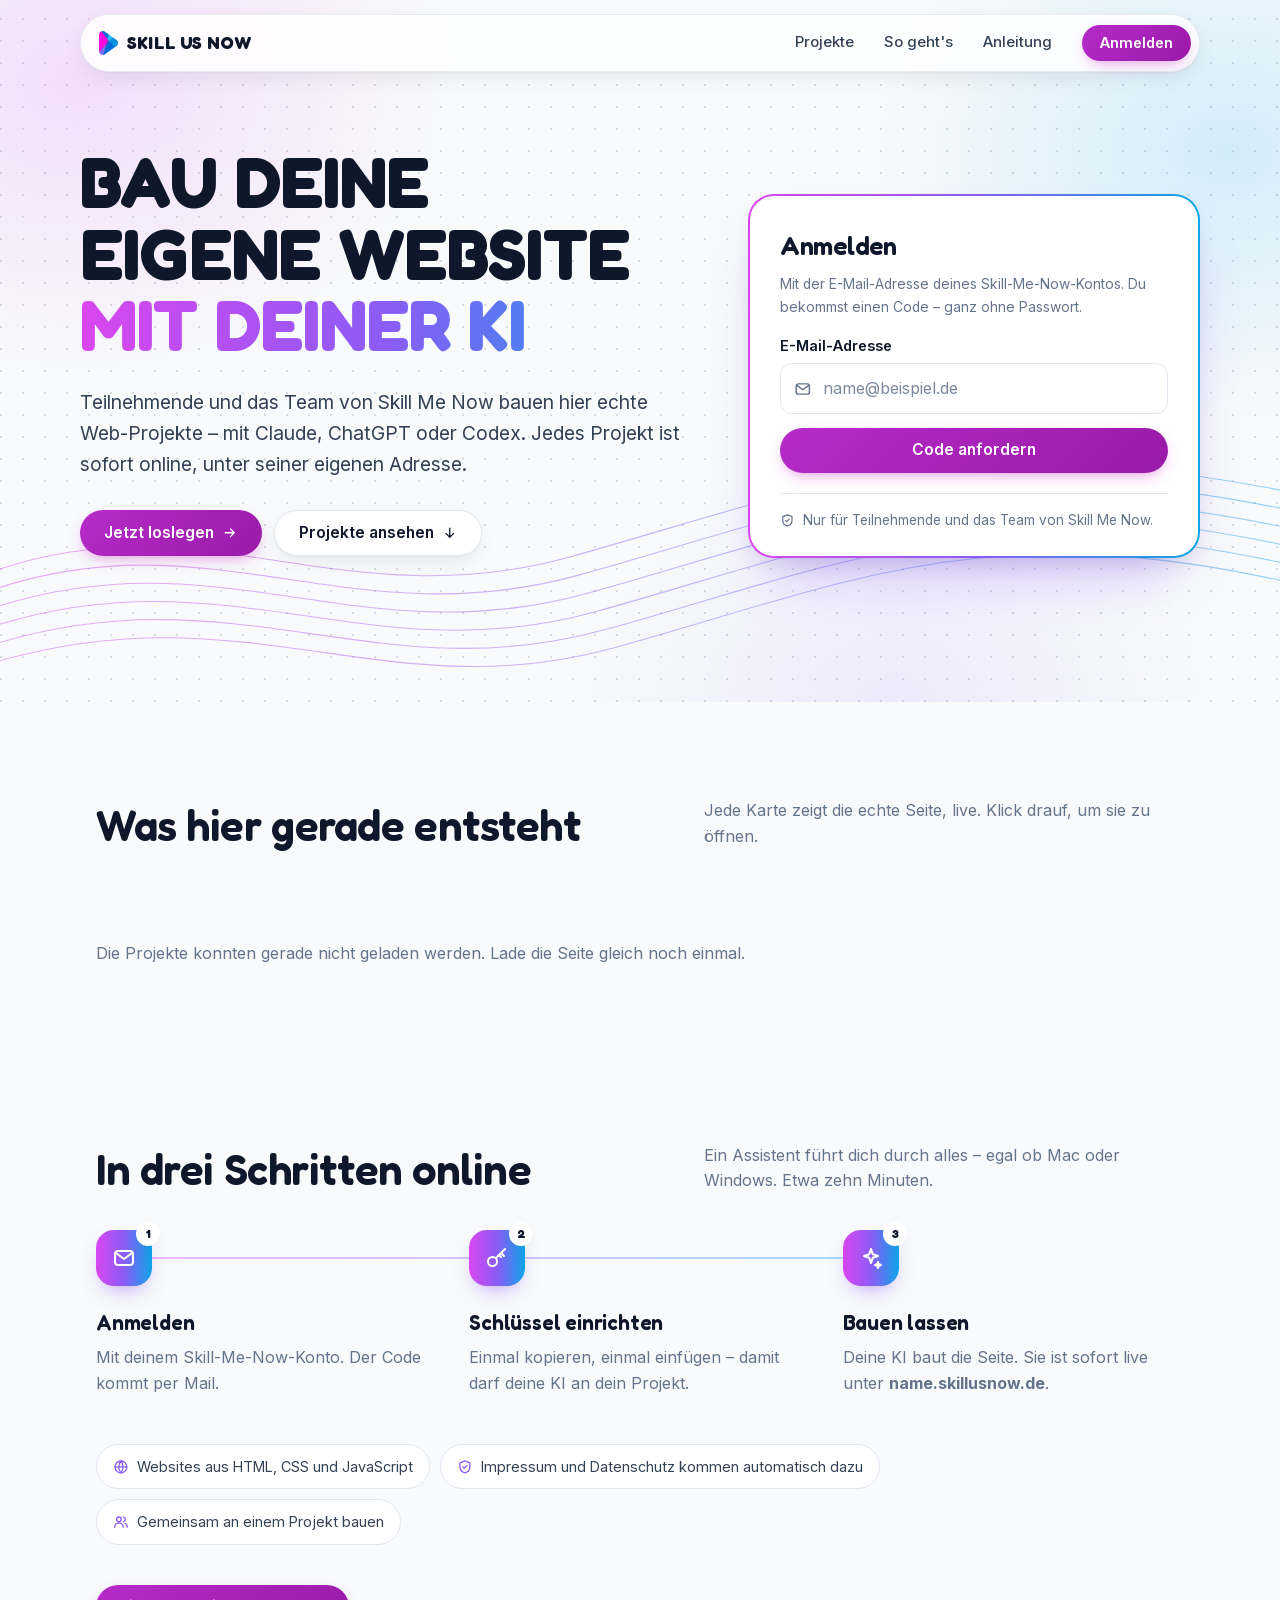
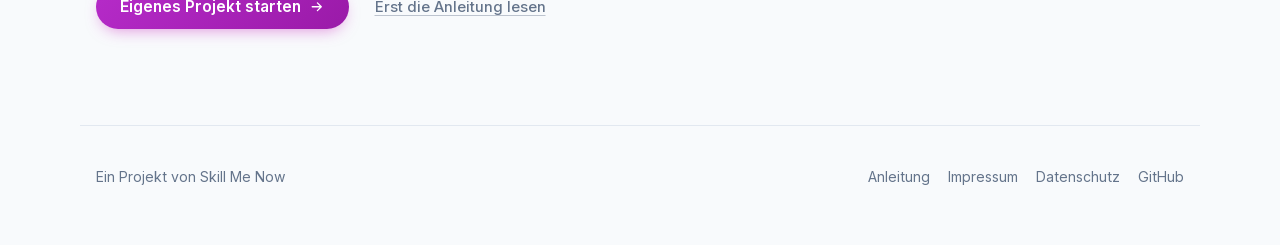
==== commit 365d3c36: "Neue Startseite im Skill-Me-Now-Look mit Login und Live-Vorschauen - Startseite: schwebende Navigati" ====
--- a/index.html
+++ b/index.html
@@ -3,48 +3,239 @@
 <head>
   <meta charset="utf-8">
   <meta name="viewport" content="width=device-width, initial-scale=1">
-  <title>Skill Us Now – Wir bauen zusammen</title>
-  <meta name="description" content="Das Community-Projekt von Skill Me Now: Teilnehmende bauen mit ihrer eigenen KI echte Web-Projekte.">
-  <link rel="stylesheet" href="assets/stadt.css">
+  <title>Skill Us Now – Bau deine Website mit deiner KI</title>
+  <meta name="description" content="Das Community-Projekt von Skill Me Now: Teilnehmende bauen mit ihrer eigenen KI echte Websites – jede unter ihrer eigenen Adresse.">
+  <link rel="icon" href="assets/marke.png">
+  <link rel="preload" href="assets/fonts/fredoka.woff2" as="font" type="font/woff2" crossorigin>
+  <link rel="stylesheet" href="assets/sun.css">
+  <link rel="stylesheet" href="assets/startseite.css">
 </head>
 <body>
-  <header class="kopf">
-    <div class="balken"></div>
-    <h1>Skill <span>Us</span> Now</h1>
-    <p class="lead">Das Community-Projekt von Skill Me Now. Teilnehmende bauen mit ihrer eigenen KI echte Web-Projekte – jedes unter seiner eigenen Adresse.</p>
-    <p class="zahl" id="zahl">&nbsp;</p>
-    <a class="knopf" href="/start">Anmelden & Projekt anlegen</a>
-    <p class="knopf-hinweis">Für Teilnehmende und das Team von Skill Me Now</p>
+  <svg width="0" height="0" style="position:absolute" aria-hidden="true">
+    <symbol id="i-pfeil" viewBox="0 0 24 24"><path d="M5 12h14M13 6l6 6-6 6"/></symbol>
+    <symbol id="i-runter" viewBox="0 0 24 24"><path d="M12 5v14M6 13l6 6 6-6"/></symbol>
+    <symbol id="i-mail" viewBox="0 0 24 24"><rect x="3" y="5" width="18" height="14" rx="3"/><path d="m4 7 8 6 8-6"/></symbol>
+    <symbol id="i-plus" viewBox="0 0 24 24"><path d="M12 5v14M5 12h14"/></symbol>
+    <symbol id="i-extern" viewBox="0 0 24 24"><path d="M14 4h6v6M20 4l-9 9M18 14v4a2 2 0 0 1-2 2H6a2 2 0 0 1-2-2V8a2 2 0 0 1 2-2h4"/></symbol>
+    <symbol id="i-schloss" viewBox="0 0 24 24"><rect x="4" y="11" width="16" height="10" rx="2.5"/><path d="M8 11V7a4 4 0 0 1 8 0v4"/></symbol>
+    <symbol id="i-leute" viewBox="0 0 24 24"><circle cx="9" cy="8" r="3.5"/><path d="M2.5 20a6.5 6.5 0 0 1 13 0M16 4.6a3.5 3.5 0 0 1 0 6.8M18.5 14a6.5 6.5 0 0 1 3 6"/></symbol>
+    <symbol id="i-schluessel" viewBox="0 0 24 24"><circle cx="7.5" cy="15.5" r="4.5"/><path d="m10.7 12.3 9.3-9.3M16 7l3 3M14 9l2 2"/></symbol>
+    <symbol id="i-funken" viewBox="0 0 24 24"><path d="M12 3l1.8 5.2L19 10l-5.2 1.8L12 17l-1.8-5.2L5 10l5.2-1.8zM19 16l.8 2.2L22 19l-2.2.8L19 22l-.8-2.2L16 19l2.2-.8z"/></symbol>
+    <symbol id="i-welt" viewBox="0 0 24 24"><circle cx="12" cy="12" r="9"/><path d="M3 12h18M12 3a14 14 0 0 1 0 18M12 3a14 14 0 0 0 0 18"/></symbol>
+    <symbol id="i-schild" viewBox="0 0 24 24"><path d="M12 3 4.5 6v6c0 4.5 3.2 7.8 7.5 9 4.3-1.2 7.5-4.5 7.5-9V6z"/><path d="m9 12 2 2 4-4"/></symbol>
+    <symbol id="i-raus" viewBox="0 0 24 24"><path d="M15 4h3a2 2 0 0 1 2 2v12a2 2 0 0 1-2 2h-3M10 16l-4-4 4-4M6 12h10"/></symbol>
+  </svg>
+
+  <nav class="nav" aria-label="Hauptnavigation">
+    <a class="marke" href="/"><img src="assets/marke.png" alt="" width="20" height="24">Skill Us Now</a>
+    <div class="nav-links">
+      <a href="#projekte">Projekte</a>
+      <a href="#so-gehts">So geht's</a>
+      <a href="anleitung/">Anleitung</a>
+    </div>
+    <div class="nav-rechts" id="nav-rechts">
+      <a class="knopf kompakt" href="#anmelden" id="nav-anmelden" data-fokus-login>Anmelden</a>
+    </div>
+  </nav>
+
+  <header class="held">
+    <svg class="wellen" viewBox="0 0 1440 560" preserveAspectRatio="none" aria-hidden="true">
+      <defs><linearGradient id="wl" x1="0" x2="1"><stop offset="0" stop-color="#d946ef"/><stop offset=".5" stop-color="#8b5cf6"/><stop offset="1" stop-color="#0ea5e9"/></linearGradient></defs>
+      <g fill="none" stroke="url(#wl)" stroke-width="1.2">
+        <path d="M-20 420C220 330 380 470 640 400S1060 250 1460 330"/><path d="M-20 440C230 350 390 490 650 420S1070 270 1460 350"/>
+        <path d="M-20 460C240 370 400 510 660 440S1080 290 1460 370"/><path d="M-20 480C250 390 410 530 670 460S1090 310 1460 390"/>
+        <path d="M-20 500C260 410 420 550 680 480S1100 330 1460 410"/><path d="M-20 520C270 430 430 570 690 500S1110 350 1460 430"/>
+      </g>
+    </svg>
+    <div class="held-innen">
+      <div class="held-text">
+        <h1>Bau deine eigene Website <em>mit deiner KI</em></h1>
+        <p class="lead">Teilnehmende und das Team von Skill Me Now bauen hier echte Web-Projekte – mit Claude, ChatGPT oder Codex. Jedes Projekt ist sofort online, unter seiner eigenen Adresse.</p>
+        <div class="held-knoepfe">
+          <a class="knopf" href="#anmelden" data-fokus-login>Jetzt loslegen <svg class="ic"><use href="#i-pfeil"/></svg></a>
+          <a class="knopf hell" href="#projekte">Projekte ansehen <svg class="ic"><use href="#i-runter"/></svg></a>
+        </div>
+        <p class="held-zahl" id="zahl" aria-live="polite">&nbsp;</p>
+      </div>
+
+      <!-- Anmelden direkt auf der Startseite -->
+      <aside class="login" id="anmelden" aria-labelledby="login-titel">
+        <div class="login-innen">
+          <div id="l-anon">
+            <h2 id="login-titel">Anmelden</h2>
+            <p class="klein">Mit der E-Mail-Adresse deines Skill-Me-Now-Kontos. Du bekommst einen Code – ganz ohne Passwort.</p>
+            <form id="f-mail" novalidate>
+              <label class="feld" for="l-email">E-Mail-Adresse</label>
+              <div class="eingabe-icon"><svg class="ic"><use href="#i-mail"/></svg><input id="l-email" type="email" name="email" required autocomplete="email" placeholder="name@beispiel.de"></div>
+              <button class="knopf voll">Code anfordern</button>
+            </form>
+            <form id="f-code" hidden novalidate>
+              <p class="code-hinweis" id="code-hinweis"></p>
+              <label class="feld" for="l-code">Code aus der E-Mail <small>(schau auch im Spam)</small></label>
+              <input id="l-code" class="code-feld" name="code" inputmode="numeric" maxlength="6" required autocomplete="one-time-code" placeholder="••••••">
+              <button class="knopf voll">Anmelden</button>
+              <button type="button" class="textknopf" id="andere-mail">Andere Adresse verwenden</button>
+            </form>
+            <div class="meldung" id="m-login" role="status"></div>
+            <p class="login-fuss"><svg class="ic"><use href="#i-schild"/></svg> Nur für Teilnehmende und das Team von Skill Me Now.</p>
+          </div>
+
+          <div id="l-ich" hidden>
+            <div class="ich-kopf"><span class="avatar" id="ich-avatar"></span><div><h2>Willkommen zurück</h2><p class="klein" id="ich-mail"></p></div></div>
+            <ul class="ich-liste" id="ich-liste"></ul>
+            <div class="ich-knoepfe">
+              <a class="knopf voll" href="/start">Meine Projekte <svg class="ic"><use href="#i-pfeil"/></svg></a>
+              <a class="knopf hell voll" href="/start#neu"><svg class="ic"><use href="#i-plus"/></svg> Neues Projekt</a>
+            </div>
+            <button type="button" class="textknopf" id="abmelden"><svg class="ic"><use href="#i-raus"/></svg> Abmelden</button>
+          </div>
+        </div>
+      </aside>
+    </div>
   </header>
 
   <main>
-    <h2>Die Projekte</h2>
-    <section class="stadt" id="projekte">
-      <p class="leer">Projekte werden geladen …</p>
+    <section class="abschnitt" id="projekte" aria-labelledby="projekte-titel">
+      <div class="abschnitt-kopf">
+        <h2 id="projekte-titel">Was hier gerade entsteht</h2>
+        <p>Jede Karte zeigt die echte Seite, live. Klick drauf, um sie zu öffnen.</p>
+      </div>
+      <div class="galerie" id="galerie" aria-busy="true">
+        <div class="karte-leer"></div><div class="karte-leer"></div><div class="karte-leer"></div>
+      </div>
+      <div class="mehr" id="mehr" hidden><button class="knopf hell" type="button">Alle Projekte zeigen</button></div>
     </section>
 
-    <section class="mitmachen">
-      <h2>Mitmachen</h2>
-      <p>Du bist Teilnehmerin, Teilnehmer oder im Team von Skill Me Now? Dann kannst du hier eigene Projekte veröffentlichen.
-        <a href="/start">Melde dich an</a> – ein Assistent führt dich Schritt für Schritt durch die Einrichtung, egal ob Mac oder Windows, mit Claude oder ChatGPT.</p>
+    <section class="abschnitt" id="so-gehts" aria-labelledby="so-titel">
+      <div class="abschnitt-kopf">
+        <h2 id="so-titel">In drei Schritten online</h2>
+        <p>Ein Assistent führt dich durch alles – egal ob Mac oder Windows. Etwa zehn Minuten.</p>
+      </div>
+      <ol class="schritte">
+        <li><span class="schritt-ic"><svg class="ic"><use href="#i-mail"/></svg></span><h3>Anmelden</h3><p>Mit deinem Skill-Me-Now-Konto. Der Code kommt per Mail.</p></li>
+        <li><span class="schritt-ic"><svg class="ic"><use href="#i-schluessel"/></svg></span><h3>Schlüssel einrichten</h3><p>Einmal kopieren, einmal einfügen – damit darf deine KI an dein Projekt.</p></li>
+        <li><span class="schritt-ic"><svg class="ic"><use href="#i-funken"/></svg></span><h3>Bauen lassen</h3><p>Deine KI baut die Seite. Sie ist sofort live unter <b>name.skillusnow.de</b>.</p></li>
+      </ol>
+      <div class="fakten">
+        <p><svg class="ic"><use href="#i-welt"/></svg> Websites aus HTML, CSS und JavaScript</p>
+        <p><svg class="ic"><use href="#i-schild"/></svg> Impressum und Datenschutz kommen automatisch dazu</p>
+        <p><svg class="ic"><use href="#i-leute"/></svg> Gemeinsam an einem Projekt bauen</p>
+      </div>
+      <div class="cta"><a class="knopf" href="#anmelden" data-fokus-login>Eigenes Projekt starten <svg class="ic"><use href="#i-pfeil"/></svg></a><a class="textknopf" href="anleitung/">Erst die Anleitung lesen</a></div>
     </section>
   </main>
 
-  <footer>Ein Projekt von <a href="https://skillmenow.de">Skill Me Now</a> · <a href="/start">Anmelden</a> · <a href="anleitung/">Anleitung</a> · <a href="impressum/">Impressum</a> · <a href="datenschutz/">Datenschutz</a> · <a href="https://github.com/Skill-Us-Now/website">GitHub</a></footer>
+  <footer class="fuss">
+    <span>Ein Projekt von <a href="https://skillmenow.de">Skill Me Now</a></span>
+    <nav aria-label="Rechtliches"><a href="anleitung/">Anleitung</a><a href="impressum/">Impressum</a><a href="datenschutz/">Datenschutz</a><a href="https://github.com/Skill-Us-Now/website">GitHub</a></nav>
+  </footer>
 
   <script>
+    const $ = (s) => document.querySelector(s);
     const esc = (s) => String(s ?? "").replace(/[&<>"']/g, (c) => ({ "&": "&amp;", "<": "&lt;", ">": "&gt;", '"': "&quot;", "'": "&#39;" }[c]));
-    const datum = (iso) => new Date(iso).toLocaleDateString("de-DE", { day: "2-digit", month: "2-digit", year: "numeric" });
+    const datum = (iso) => new Date(iso).toLocaleDateString("de-DE", { day: "numeric", month: "long", year: "numeric" });
+    const initiale = (n) => (String(n || "?").trim()[0] || "?").toUpperCase();
+    const icon = (n) => `<svg class="ic"><use href="#i-${n}"/></svg>`;
+    const api = async (pfad, daten) => {
+      const r = await fetch(pfad, daten ? { method: "POST", headers: { "Content-Type": "application/json" }, body: JSON.stringify(daten) } : {});
+      const j = await r.json().catch(() => ({}));
+      if (!r.ok) throw Object.assign(new Error(j.fehler || "Das hat nicht geklappt. Bitte noch einmal versuchen."), { status: r.status });
+      return j;
+    };
+
+    // ---------- Live-Vorschauen: Seite in 1280 px laden, auf Kartenbreite verkleinern, erst laden wenn sichtbar ----------
+    const masse = new ResizeObserver((eintraege) => eintraege.forEach((e) => e.target.style.setProperty("--s", e.contentRect.width / 1280)));
+    const sichtbar = new IntersectionObserver((eintraege) => eintraege.forEach((e) => {
+      if (!e.isIntersecting) return;
+      sichtbar.unobserve(e.target);
+      const f = document.createElement("iframe");
+      // Projektseiten liegen auf eigener Subdomain (fremde Herkunft) – sie kommen nicht an diese Seite heran.
+      // Zusätzlich: keine Pop-ups, keine Formulare, kein Wegnavigieren der Startseite.
+      f.setAttribute("sandbox", "allow-scripts allow-same-origin");
+      f.setAttribute("allow", "autoplay 'none'; camera 'none'; microphone 'none'; geolocation 'none'");
+      f.setAttribute("tabindex", "-1"); f.setAttribute("aria-hidden", "true"); f.setAttribute("loading", "lazy");
+      f.title = ""; f.src = e.target.dataset.src + "/";
+      f.onload = () => f.classList.add("da");
+      e.target.appendChild(f);
+    }), { rootMargin: "200px" });
+    const vorschau = (el) => { masse.observe(el); sichtbar.observe(el); };
+
+    // ---------- Galerie ----------
+    let alle = [];
+    const karte = (p) => `
+      <a class="projekt" href="${esc(p.url)}" target="_blank" rel="noopener">
+        <div class="rahmen">
+          <div class="adressleiste"><i></i><i></i><i></i><span>${esc(p.url.replace("https://", ""))}</span></div>
+          <div class="vorschau" data-src="${esc(p.url)}"><div class="platzhalter"><span>${esc(initiale(p.titel))}</span></div></div>
+        </div>
+        <div class="projekt-text">
+          <h3>${esc(p.titel)} <svg class="ic extern"><use href="#i-extern"/></svg></h3>
+          <p>${esc(p.beschreibung)}</p>
+          <div class="projekt-fuss"><span class="avatar mini">${esc(initiale(p.von))}</span><span><b>${esc(p.von)}</b> · seit ${datum(p.erstellt)}</span></div>
+        </div>
+      </a>`;
+    function zeigeGalerie(n) {
+      const g = $("#galerie");
+      g.innerHTML = alle.slice(0, n).map(karte).join("");
+      g.querySelectorAll(".vorschau").forEach(vorschau);
+      $("#mehr").hidden = alle.length <= n;
+      g.setAttribute("aria-busy", "false");
+    }
     fetch("/api/projekte.json").then((r) => r.json()).then((liste) => {
-      document.getElementById("zahl").innerHTML = liste.length === 1 ? "<b>1</b> Projekt ist online" : `<b>${liste.length}</b> Projekte sind online`;
-      document.getElementById("projekte").innerHTML = liste.length ? liste.map((p) => `
-        <a class="haus-kachel" href="${esc(p.url)}" target="_blank" rel="noopener">
-          <strong>${esc(p.titel)}</strong>
-          <span class="adresse">${esc(p.url.replace("https://", ""))}</span>
-          <small>${esc(p.beschreibung)}</small>
-          <span class="von">von ${esc(p.von)} · online seit ${datum(p.erstellt)}</span>
-        </a>`).join("") : '<p class="leer">Noch keine Projekte – bald geht\'s los.</p>';
-    }).catch(() => { document.getElementById("projekte").innerHTML = '<p class="leer">Projekte konnten gerade nicht geladen werden.</p>'; });
+      alle = liste;
+      const leute = new Set(liste.map((p) => p.von)).size;
+      $("#zahl").innerHTML = liste.length
+        ? `<span class="puls"></span><span><b>${liste.length}</b> ${liste.length === 1 ? "Projekt ist" : "Projekte sind"} online · gebaut von <b>${leute}</b> ${leute === 1 ? "Person" : "Personen"}</span>`
+        : "";
+      if (!liste.length) { $("#galerie").innerHTML = '<p class="galerie-hinweis">Noch ist hier nichts online – das erste Projekt könnte deins sein.</p>'; $("#galerie").setAttribute("aria-busy", "false"); return; }
+      zeigeGalerie(9);
+    }).catch(() => { $("#galerie").innerHTML = '<p class="galerie-hinweis">Die Projekte konnten gerade nicht geladen werden. Lade die Seite gleich noch einmal.</p>'; });
+    $("#mehr button").onclick = () => zeigeGalerie(alle.length);
+
+    // ---------- Anmelden ----------
+    let email = "";
+    const meldung = (text, art = "err") => { $("#m-login").className = "meldung " + art; $("#m-login").textContent = text; };
+    const beschaeftigt = (form, an) => { const b = form.querySelector(".knopf"); b.disabled = an; b.dataset.text ??= b.textContent; b.textContent = an ? "Einen Moment …" : b.dataset.text; };
+
+    $("#f-mail").onsubmit = async (e) => {
+      e.preventDefault(); meldung("");
+      email = e.target.email.value.trim();
+      if (!/^[^\s@]+@[^\s@]+\.[^\s@]+$/.test(email)) return meldung("Bitte gib eine gültige E-Mail-Adresse ein.");
+      beschaeftigt(e.target, true);
+      try {
+        await api("/api/anmelden", { email });
+        $("#f-mail").hidden = true; $("#f-code").hidden = false;
+        $("#code-hinweis").innerHTML = `Wenn <b>${esc(email)}</b> zu einem Skill-Me-Now-Konto gehört, ist der Code jetzt unterwegs.`;
+        $("#l-code").focus();
+      } catch (x) { meldung(x.message); } finally { beschaeftigt(e.target, false); }
+    };
+    $("#l-code").oninput = (e) => { e.target.value = e.target.value.replace(/\D/g, "").slice(0, 6); if (e.target.value.length === 6) $("#f-code").requestSubmit(); };
+    $("#f-code").onsubmit = async (e) => {
+      e.preventDefault(); meldung("");
+      if ($("#l-code").value.length !== 6) return meldung("Der Code hat 6 Ziffern.");
+      beschaeftigt(e.target, true);
+      try { await api("/api/bestaetigen", { email, code: $("#l-code").value }); await ichLaden(); }
+      catch (x) { meldung(x.message); $("#l-code").select(); } finally { beschaeftigt(e.target, false); }
+    };
+    $("#andere-mail").onclick = () => { $("#f-code").hidden = true; $("#f-mail").hidden = false; $("#l-code").value = ""; meldung(""); $("#l-email").focus(); };
+    document.querySelectorAll("[data-fokus-login]").forEach((a) => a.addEventListener("click", () => setTimeout(() => { const f = $("#l-email"); if (f && !$("#l-anon").hidden) f.focus({ preventScroll: true }); }, 450)));
+
+    async function ichLaden() {
+      let ich;
+      try { ich = await api("/api/ich"); } catch { return; }
+      const name = ich.email.split("@")[0];
+      $("#l-anon").hidden = true; $("#l-ich").hidden = false;
+      $("#ich-avatar").textContent = initiale(name);
+      $("#ich-mail").textContent = ich.email;
+      const aktiv = ich.projekte.filter((p) => !p.archiviert);
+      $("#ich-liste").innerHTML = aktiv.length
+        ? aktiv.slice(0, 4).map((p) => `<li><a href="${esc(p.url)}" target="_blank" rel="noopener"><span class="avatar mini">${esc(initiale(p.titel))}</span><span class="ich-titel">${esc(p.titel)}</span>${p.privat ? `<span class="chip privat">${icon("schloss")} privat</span>` : p.inhaber ? '<span class="chip online">online</span>' : `<span class="chip geteilt">${icon("leute")} geteilt</span>`}</a></li>`).join("")
+          + (aktiv.length > 4 ? `<li class="klein">und ${aktiv.length - 4} weitere</li>` : "")
+        : '<li class="klein">Du hast noch kein Projekt. Leg gleich los!</li>';
+      $("#nav-rechts").innerHTML = `<a class="knopf kompakt blau" href="/start">Meine Projekte</a><span class="avatar" title="${esc(ich.email)}">${esc(initiale(name))}</span>`;
+    }
+    $("#abmelden").onclick = async () => { await api("/api/abmelden", {}).catch(() => {}); location.reload(); };
+    ichLaden();
   </script>
 </body>
 </html>
--- a/assets/sun.css
+++ b/assets/sun.css
@@ -0,0 +1,104 @@
+/* Skill Us Now – gemeinsame Gestaltung (Startseite und /start). Look wie skillmenow.de: Fredoka + Inter, Fuchsia → Violett → Himmelblau. */
+@font-face { font-family: "Fredoka"; src: url("/assets/fonts/fredoka.woff2") format("woff2"); font-weight: 300 700; font-display: swap; }
+@font-face { font-family: "Inter"; src: url("/assets/fonts/inter.woff2") format("woff2"); font-weight: 100 900; font-display: swap; }
+
+:root {
+  --bg: #f8fafc; --flaeche: #ffffff; --flaeche-2: #f1f5f9; --tinte: #0f172a; --text: #334155; --leise: #64748b; --linie: #e2e8f0;
+  --fuchsia: #d946ef; --magenta: #c922bd; --violett: #8b5cf6; --himmel: #0ea5e9; --blau: #0369a1;
+  --verlauf: linear-gradient(90deg, #d946ef 0%, #8b5cf6 50%, #0ea5e9 100%);
+  --ok: #047857; --fehler: #b42318; --code: #0b1020;
+  --schatten: 0 1px 2px rgba(15, 23, 42, .04), 0 8px 24px -6px rgba(15, 23, 42, .10);
+  --schatten-hoch: 0 2px 4px rgba(15, 23, 42, .05), 0 22px 44px -12px rgba(15, 23, 42, .22);
+  --nav: rgba(255, 255, 255, .86);
+  --r: 20px;
+  color-scheme: light;
+}
+@media (prefers-color-scheme: dark) {
+  :root {
+    --bg: #07080c; --flaeche: #11131b; --flaeche-2: #171a24; --tinte: #f8fafc; --text: #cbd5e1; --leise: #94a3b8; --linie: #252a38;
+    --blau: #38bdf8; --ok: #34d399; --fehler: #f87171;
+    --schatten: 0 1px 2px rgba(0, 0, 0, .4), 0 10px 28px -8px rgba(0, 0, 0, .7);
+    --schatten-hoch: 0 2px 4px rgba(0, 0, 0, .5), 0 26px 50px -12px rgba(0, 0, 0, .85);
+    --nav: rgba(17, 19, 27, .82);
+    color-scheme: dark;
+  }
+}
+
+* { box-sizing: border-box; }
+html { scroll-behavior: smooth; scroll-padding-top: 96px; }
+@media (prefers-reduced-motion: reduce) { html { scroll-behavior: auto; } *, *::before, *::after { transition-duration: .01ms !important; animation-duration: .01ms !important; } }
+body { margin: 0; font-family: "Inter", system-ui, -apple-system, "Segoe UI", sans-serif; background: var(--bg); color: var(--text); line-height: 1.6; -webkit-font-smoothing: antialiased; }
+::selection { background: color-mix(in oklab, var(--fuchsia) 28%, transparent); color: var(--tinte); }
+a { color: var(--blau); text-underline-offset: 3px; text-decoration-thickness: 1px; }
+:focus-visible { outline: 2px solid var(--violett); outline-offset: 3px; border-radius: 6px; }
+h1, h2, h3, .fredoka { font-family: "Fredoka", "Inter", system-ui, sans-serif; color: var(--tinte); font-weight: 600; letter-spacing: -.01em; text-wrap: balance; }
+[hidden] { display: none !important; }
+img, svg { display: block; }
+.ic { width: 1.1em; height: 1.1em; flex: none; stroke: currentColor; fill: none; stroke-width: 2; stroke-linecap: round; stroke-linejoin: round; display: inline-block; vertical-align: -.18em; }
+
+/* ---------- Navigation: schwebende Pille wie auf skillmenow.de ---------- */
+.nav { position: sticky; top: 14px; z-index: 50; width: min(1120px, calc(100% - 32px)); margin: 14px auto 0; display: flex; align-items: center; gap: 8px;
+  padding: 8px 8px 8px 18px; background: var(--nav); backdrop-filter: blur(18px) saturate(1.4); -webkit-backdrop-filter: blur(18px) saturate(1.4);
+  border: 1px solid color-mix(in oklab, var(--linie) 80%, transparent); border-radius: 999px; box-shadow: var(--schatten); }
+.marke { display: flex; align-items: center; gap: 9px; text-decoration: none; color: var(--tinte); font-family: "Fredoka", sans-serif; font-weight: 700; font-size: 1.12rem; letter-spacing: .01em; text-transform: uppercase; white-space: nowrap; }
+.marke img { height: 24px; width: auto; }
+.nav-links { display: flex; gap: 2px; margin-left: auto; }
+.nav-links a { color: var(--text); text-decoration: none; font-size: .93rem; font-weight: 500; padding: 8px 14px; border-radius: 999px; transition: background .2s, color .2s; }
+.nav-links a:hover { background: var(--flaeche-2); color: var(--tinte); }
+.nav-rechts { display: flex; align-items: center; gap: 8px; margin-left: 8px; }
+.avatar { width: 38px; height: 38px; border-radius: 50%; display: grid; place-items: center; font: 600 .9rem "Fredoka", sans-serif; color: #fff; background: var(--verlauf); flex: none; }
+@media (max-width: 760px) { .nav-links { display: none; } .nav-rechts { margin-left: auto; } .nav { padding-left: 14px; } }
+
+/* ---------- Knöpfe ---------- */
+.knopf { display: inline-flex; align-items: center; justify-content: center; gap: 8px; border: 0; border-radius: 999px; padding: 13px 24px; font: 600 .97rem/1.2 "Inter", sans-serif;
+  text-decoration: none; cursor: pointer; color: #fff; background: linear-gradient(135deg, #b62bc9, #9a1aa8);
+  box-shadow: 0 6px 16px -6px rgba(201, 34, 189, .55); transition: transform .25s cubic-bezier(.16, 1, .3, 1), box-shadow .25s, filter .2s; }
+.knopf:hover { transform: translateY(-2px); box-shadow: 0 12px 24px -8px rgba(201, 34, 189, .6); }
+.knopf:active { transform: translateY(0); }
+.knopf:disabled { opacity: .45; cursor: default; transform: none; box-shadow: none; }
+.knopf.kompakt { padding: 9px 18px; font-size: .9rem; }
+.knopf.hell { background: var(--flaeche); color: var(--tinte); box-shadow: var(--schatten); border: 1px solid var(--linie); }
+.knopf.hell:hover { box-shadow: var(--schatten-hoch); }
+.knopf.blau { background: var(--tinte); color: var(--bg); box-shadow: 0 6px 16px -8px rgba(15, 23, 42, .6); }
+.knopf .ic { width: 1em; height: 1em; }
+.textknopf { display: inline-flex; align-items: center; gap: 6px; background: none; border: 0; padding: 8px 4px; font: 500 .92rem "Inter", sans-serif; color: var(--leise); cursor: pointer; text-decoration: underline; text-underline-offset: 3px; text-decoration-color: color-mix(in oklab, var(--leise) 40%, transparent); }
+.textknopf:hover { color: var(--tinte); }
+
+/* ---------- Formulare ---------- */
+.feld { display: block; font-weight: 600; font-size: .9rem; color: var(--tinte); margin: 16px 0 6px; }
+.feld small, .klein { font-weight: 400; color: var(--leise); font-size: .87rem; }
+input, textarea, select { width: 100%; padding: 12px 14px; border: 1px solid var(--linie); border-radius: 12px; font: inherit; font-size: 1rem; background: var(--flaeche); color: var(--tinte); transition: border-color .2s, box-shadow .2s; }
+input::placeholder, textarea::placeholder { color: color-mix(in oklab, var(--leise) 85%, transparent); }
+input:focus, textarea:focus { outline: none; border-color: var(--violett); box-shadow: 0 0 0 4px color-mix(in oklab, var(--violett) 18%, transparent); }
+input[type="checkbox"] { width: 18px; height: 18px; accent-color: var(--magenta); }
+.meldung { margin-top: 12px; font-size: .92rem; min-height: 0; } .meldung:empty { display: none; }
+.meldung.err, .meldung.fehler { color: var(--fehler); } .meldung.ok { color: var(--ok); }
+
+/* ---------- Projektvorschau (verkleinerte Live-Seite) ---------- */
+.vorschau { display: block; position: relative; aspect-ratio: 16 / 10; overflow: hidden; border-radius: 14px 14px 0 0; background: var(--flaeche-2); isolation: isolate; }
+.vorschau iframe { position: absolute; top: 0; left: 0; width: 1280px; height: 800px; border: 0; transform-origin: 0 0; transform: scale(var(--s, .25)); pointer-events: none; background: #fff;
+  opacity: 0; transition: opacity .6s ease; }
+.vorschau iframe.da { opacity: 1; }
+.vorschau .platzhalter { position: absolute; inset: 0; display: grid; place-items: center; font: 700 3.2rem "Fredoka", sans-serif; color: #fff;
+  background: radial-gradient(120% 90% at 0% 0%, rgba(217, 70, 239, .85), transparent 60%), radial-gradient(120% 90% at 100% 100%, rgba(14, 165, 233, .85), transparent 60%), #8b5cf6; }
+.vorschau .platzhalter span { opacity: .9; text-shadow: 0 6px 20px rgba(0, 0, 0, .18); }
+.adressleiste { display: flex; align-items: center; gap: 6px; padding: 9px 12px; background: var(--flaeche); border-bottom: 1px solid var(--linie); font-size: .78rem; color: var(--leise); border-radius: 14px 14px 0 0; }
+.adressleiste i { width: 8px; height: 8px; border-radius: 50%; background: var(--linie); flex: none; }
+.adressleiste span { margin-left: 6px; overflow: hidden; text-overflow: ellipsis; white-space: nowrap; font-variant-numeric: tabular-nums; }
+.adressleiste + .vorschau { border-radius: 0; }
+
+/* ---------- Kleine Marken ---------- */
+.chip { display: inline-flex; align-items: center; gap: 5px; font-size: .76rem; font-weight: 600; padding: 3px 10px; border-radius: 999px; background: var(--flaeche-2); color: var(--leise); white-space: nowrap; }
+.chip .ic { width: .95em; height: .95em; }
+.chip.privat { background: color-mix(in oklab, var(--violett) 13%, transparent); color: color-mix(in oklab, var(--violett) 75%, var(--tinte)); }
+.chip.geteilt { background: color-mix(in oklab, var(--himmel) 13%, transparent); color: color-mix(in oklab, var(--himmel) 65%, var(--tinte)); }
+.chip.online::before { content: ""; width: 7px; height: 7px; border-radius: 50%; background: #10b981; box-shadow: 0 0 0 3px color-mix(in oklab, #10b981 25%, transparent); }
+.chip.online { background: color-mix(in oklab, #10b981 11%, transparent); color: var(--ok); }
+
+/* ---------- Fußzeile ---------- */
+.fuss { max-width: 1120px; margin: 0 auto; padding: 40px 16px 56px; display: flex; flex-wrap: wrap; gap: 10px 22px; align-items: center; justify-content: space-between; color: var(--leise); font-size: .88rem; border-top: 1px solid var(--linie); }
+.fuss nav { display: flex; flex-wrap: wrap; gap: 6px 18px; }
+.fuss a { color: inherit; text-decoration: none; } .fuss a:hover { color: var(--tinte); text-decoration: underline; }
+.knopf { white-space: nowrap; }
+@media (max-width: 480px) { .nav-rechts .avatar { display: none; } .marke { font-size: 1rem; } }
+@media (prefers-color-scheme: dark) { .knopf, .knopf:hover { box-shadow: 0 8px 18px -8px rgba(0, 0, 0, .8); } }
--- a/assets/startseite.css
+++ b/assets/startseite.css
@@ -0,0 +1,112 @@
+/* Startseite skillusnow.de – baut auf sun.css auf */
+
+/* ---------- Held: heller Grund mit Farbflecken und Linienwellen wie skillmenow.de ---------- */
+.held { position: relative; margin-top: -76px; padding: 150px 16px 96px; overflow: hidden;
+  background:
+    radial-gradient(42% 60% at 6% 12%, rgba(217, 70, 239, .16), transparent 70%),
+    radial-gradient(40% 55% at 96% 22%, rgba(14, 165, 233, .16), transparent 70%),
+    radial-gradient(36% 50% at 70% 100%, rgba(139, 92, 246, .10), transparent 70%),
+    radial-gradient(circle at 1px 1px, color-mix(in oklab, var(--leise) 22%, transparent) 1px, transparent 0) 0 0 / 22px 22px,
+    var(--bg); }
+.wellen { position: absolute; left: 0; right: 0; bottom: 0; width: 100%; height: 72%; opacity: .45; pointer-events: none; }
+@media (prefers-color-scheme: dark) {
+  .held { background:
+    radial-gradient(42% 60% at 6% 12%, rgba(217, 70, 239, .22), transparent 70%),
+    radial-gradient(40% 55% at 96% 22%, rgba(14, 165, 233, .2), transparent 70%),
+    radial-gradient(circle at 1px 1px, rgba(148, 163, 184, .12) 1px, transparent 0) 0 0 / 22px 22px, var(--bg); }
+  .wellen { opacity: .35; }
+}
+.held-innen { position: relative; max-width: 1120px; margin: 0 auto; display: grid; grid-template-columns: minmax(0, 1.15fr) minmax(320px, .85fr); gap: 56px; align-items: center; }
+.held h1 { margin: 0; font-size: clamp(2.5rem, 5.6vw, 4.4rem); line-height: 1.02; font-weight: 700; text-transform: uppercase; letter-spacing: -.005em; }
+/* Markenmerkmal von Skill Me Now: das farbige Schlusswort der Headline */
+.held h1 em { font-style: normal; display: block; background: var(--verlauf); -webkit-background-clip: text; background-clip: text; color: transparent; padding-bottom: .06em; }
+.lead { margin: 22px 0 0; font-size: clamp(1.05rem, 1.6vw, 1.2rem); color: var(--text); max-width: 34em; line-height: 1.6; }
+.held-knoepfe { display: flex; flex-wrap: wrap; gap: 12px; margin-top: 30px; }
+.held-zahl { margin: 26px 0 0; font-size: .93rem; color: var(--leise); display: flex; align-items: center; gap: 10px; min-height: 1.5em; font-variant-numeric: tabular-nums; }
+.held-zahl b { color: var(--tinte); }
+.puls { width: 9px; height: 9px; border-radius: 50%; background: #10b981; position: relative; flex: none; }
+.puls::after { content: ""; position: absolute; inset: 0; border-radius: 50%; background: #10b981; animation: puls 2.4s cubic-bezier(.16, 1, .3, 1) infinite; }
+@keyframes puls { from { transform: scale(1); opacity: .6; } to { transform: scale(3); opacity: 0; } }
+
+/* ---------- Anmeldekarte: Verlaufsrahmen wie der Trailer-Rahmen auf skillmenow.de ---------- */
+.login { position: relative; border-radius: 26px; padding: 2px; background: var(--verlauf); box-shadow: 0 30px 60px -24px rgba(139, 92, 246, .45), 0 12px 24px -12px rgba(15, 23, 42, .18); }
+.login-innen { background: var(--flaeche); border-radius: 24px; padding: 30px 30px 24px; }
+.login h2 { margin: 0 0 6px; font-size: 1.6rem; }
+.login .klein { margin: 0; }
+.eingabe-icon { position: relative; }
+.eingabe-icon .ic { position: absolute; left: 14px; top: 50%; transform: translateY(-50%); color: var(--leise); pointer-events: none; }
+.eingabe-icon input { padding-left: 42px; }
+.knopf.voll { width: 100%; margin-top: 14px; }
+.code-hinweis { margin: 0 0 4px; font-size: .92rem; padding: 12px 14px; border-radius: 12px; background: color-mix(in oklab, var(--himmel) 10%, transparent); color: var(--text); }
+.code-feld { font: 600 1.7rem/1 "Fredoka", sans-serif; letter-spacing: .45em; text-align: center; padding: 14px 0 14px .45em; font-variant-numeric: tabular-nums; }
+#f-code .textknopf { display: block; margin: 8px auto 0; }
+.login-fuss { display: flex; gap: 8px; align-items: center; margin: 20px 0 0; padding-top: 16px; border-top: 1px solid var(--linie); font-size: .84rem; color: var(--leise); }
+.ich-kopf { display: flex; gap: 14px; align-items: center; }
+.ich-kopf .avatar { width: 52px; height: 52px; font-size: 1.3rem; }
+.ich-kopf h2 { margin: 0; font-size: 1.4rem; }
+.ich-liste { list-style: none; margin: 20px 0 4px; padding: 0; display: grid; gap: 6px; }
+.ich-liste a { display: flex; align-items: center; gap: 12px; padding: 10px 12px; border-radius: 14px; background: var(--flaeche-2); text-decoration: none; color: var(--tinte); font-weight: 600; transition: background .2s, transform .25s cubic-bezier(.16, 1, .3, 1); }
+.ich-liste a:hover { transform: translateX(3px); background: color-mix(in oklab, var(--violett) 9%, var(--flaeche-2)); }
+.ich-titel { flex: 1; min-width: 0; overflow: hidden; text-overflow: ellipsis; white-space: nowrap; }
+.ich-knoepfe { display: grid; gap: 0; }
+.ich-knoepfe .knopf.hell { margin-top: 10px; }
+#abmelden { display: inline-flex; align-items: center; gap: 6px; margin-top: 12px; }
+.avatar.mini { width: 30px; height: 30px; font-size: .8rem; }
+
+/* ---------- Abschnitte ---------- */
+.abschnitt { max-width: 1120px; margin: 0 auto; padding: 96px 16px 24px; }
+.abschnitt-kopf { display: flex; flex-wrap: wrap; align-items: end; justify-content: space-between; gap: 8px 40px; margin-bottom: 36px; }
+.abschnitt-kopf h2 { margin: 0; font-size: clamp(1.9rem, 3.6vw, 2.7rem); line-height: 1.1; }
+.abschnitt-kopf p { margin: 0; color: var(--leise); max-width: 30em; }
+
+/* ---------- Galerie mit Live-Vorschau ---------- */
+.galerie { display: grid; grid-template-columns: repeat(auto-fill, minmax(min(100%, 320px), 1fr)); gap: 28px; }
+.projekt { display: flex; flex-direction: column; text-decoration: none; color: inherit; border-radius: var(--r); background: var(--flaeche); border: 1px solid var(--linie); box-shadow: var(--schatten);
+  transition: transform .45s cubic-bezier(.16, 1, .3, 1), box-shadow .45s cubic-bezier(.16, 1, .3, 1), border-color .3s; }
+.projekt .rahmen { margin: 8px 8px 0; border-radius: 14px; overflow: hidden; border: 1px solid var(--linie); }
+.projekt .vorschau { border-radius: 0; }
+.projekt .vorschau iframe { transition: opacity .6s ease, transform .6s cubic-bezier(.16, 1, .3, 1); }
+.projekt:hover { transform: translateY(-6px); box-shadow: var(--schatten-hoch); border-color: color-mix(in oklab, var(--violett) 35%, var(--linie)); }
+.projekt:hover .vorschau iframe { transform: scale(calc(var(--s, .25) * 1.04)); }
+.projekt-text { padding: 18px 20px 20px; display: flex; flex-direction: column; flex: 1; }
+.projekt h3 { margin: 0; font-size: 1.28rem; line-height: 1.25; display: flex; gap: 8px; align-items: baseline; }
+.projekt h3 .extern { width: .8em; height: .8em; color: var(--leise); opacity: 0; transform: translate(-4px, 2px); transition: opacity .3s, transform .4s cubic-bezier(.16, 1, .3, 1); }
+.projekt:hover h3 .extern { opacity: 1; transform: translate(0, 0); }
+.projekt-text p { margin: 6px 0 16px; color: var(--leise); font-size: .95rem; line-height: 1.5; display: -webkit-box; -webkit-line-clamp: 2; -webkit-box-orient: vertical; overflow: hidden; }
+.projekt-fuss { margin-top: auto; display: flex; align-items: center; gap: 10px; font-size: .85rem; color: var(--leise); }
+.projekt-fuss b { color: var(--tinte); font-weight: 600; }
+.karte-leer { aspect-ratio: 4 / 3.6; border-radius: var(--r); background: linear-gradient(100deg, var(--flaeche-2) 30%, var(--flaeche) 50%, var(--flaeche-2) 70%) 0 0 / 300% 100%; animation: schimmer 1.6s linear infinite; }
+@keyframes schimmer { to { background-position: -150% 0; } }
+.galerie-hinweis { color: var(--leise); grid-column: 1 / -1; padding: 40px 0; }
+.mehr { text-align: center; margin-top: 36px; }
+
+/* ---------- So geht's ---------- */
+.schritte { list-style: none; margin: 0; padding: 0; display: grid; grid-template-columns: repeat(3, 1fr); gap: 32px; position: relative; counter-reset: s; }
+.schritte::before { content: ""; position: absolute; top: 27px; left: 28px; right: calc(33.333% - 28px); height: 2px; background: var(--verlauf); opacity: .35; border-radius: 2px; }
+.schritte li { position: relative; counter-increment: s; }
+.schritt-ic { position: relative; width: 56px; height: 56px; border-radius: 18px; display: grid; place-items: center; color: #fff; background: var(--verlauf); box-shadow: 0 10px 22px -10px rgba(139, 92, 246, .7); }
+.schritt-ic .ic { width: 24px; height: 24px; }
+.schritt-ic::after { content: counter(s); position: absolute; right: -8px; top: -8px; width: 24px; height: 24px; border-radius: 50%; background: var(--flaeche); color: var(--tinte); font: 700 .78rem/24px "Fredoka", sans-serif; text-align: center; box-shadow: var(--schatten); }
+.schritte h3 { margin: 20px 0 6px; font-size: 1.3rem; }
+.schritte p { margin: 0; color: var(--leise); max-width: 26em; }
+.fakten { display: flex; flex-wrap: wrap; gap: 10px; margin-top: 48px; }
+.fakten p { margin: 0; display: inline-flex; gap: 8px; align-items: center; padding: 10px 16px; border-radius: 999px; background: var(--flaeche); border: 1px solid var(--linie); font-size: .9rem; color: var(--text); }
+.fakten .ic { color: var(--violett); }
+.cta { display: flex; flex-wrap: wrap; align-items: center; gap: 16px 22px; margin: 40px 0 72px; }
+
+/* ---------- Schmal ---------- */
+@media (max-width: 900px) {
+  .held { padding: 120px 16px 64px; }
+  .held-innen { grid-template-columns: 1fr; gap: 40px; }
+  .login { max-width: 480px; }
+}
+@media (max-width: 720px) {
+  .schritte { grid-template-columns: 1fr; gap: 28px; }
+  .schritte::before { top: 28px; bottom: 28px; left: 27px; right: auto; width: 2px; height: auto; }
+  .schritte li { padding-left: 76px; min-height: 56px; }
+  .schritt-ic { position: absolute; left: 0; top: 0; }
+  .schritte h3 { margin-top: 2px; }
+  .abschnitt { padding-top: 72px; }
+  .login-innen { padding: 24px 20px 20px; }
+}
+@media (prefers-color-scheme: dark) { .login, .schritt-ic { box-shadow: 0 18px 40px -16px rgba(0, 0, 0, .85); } }
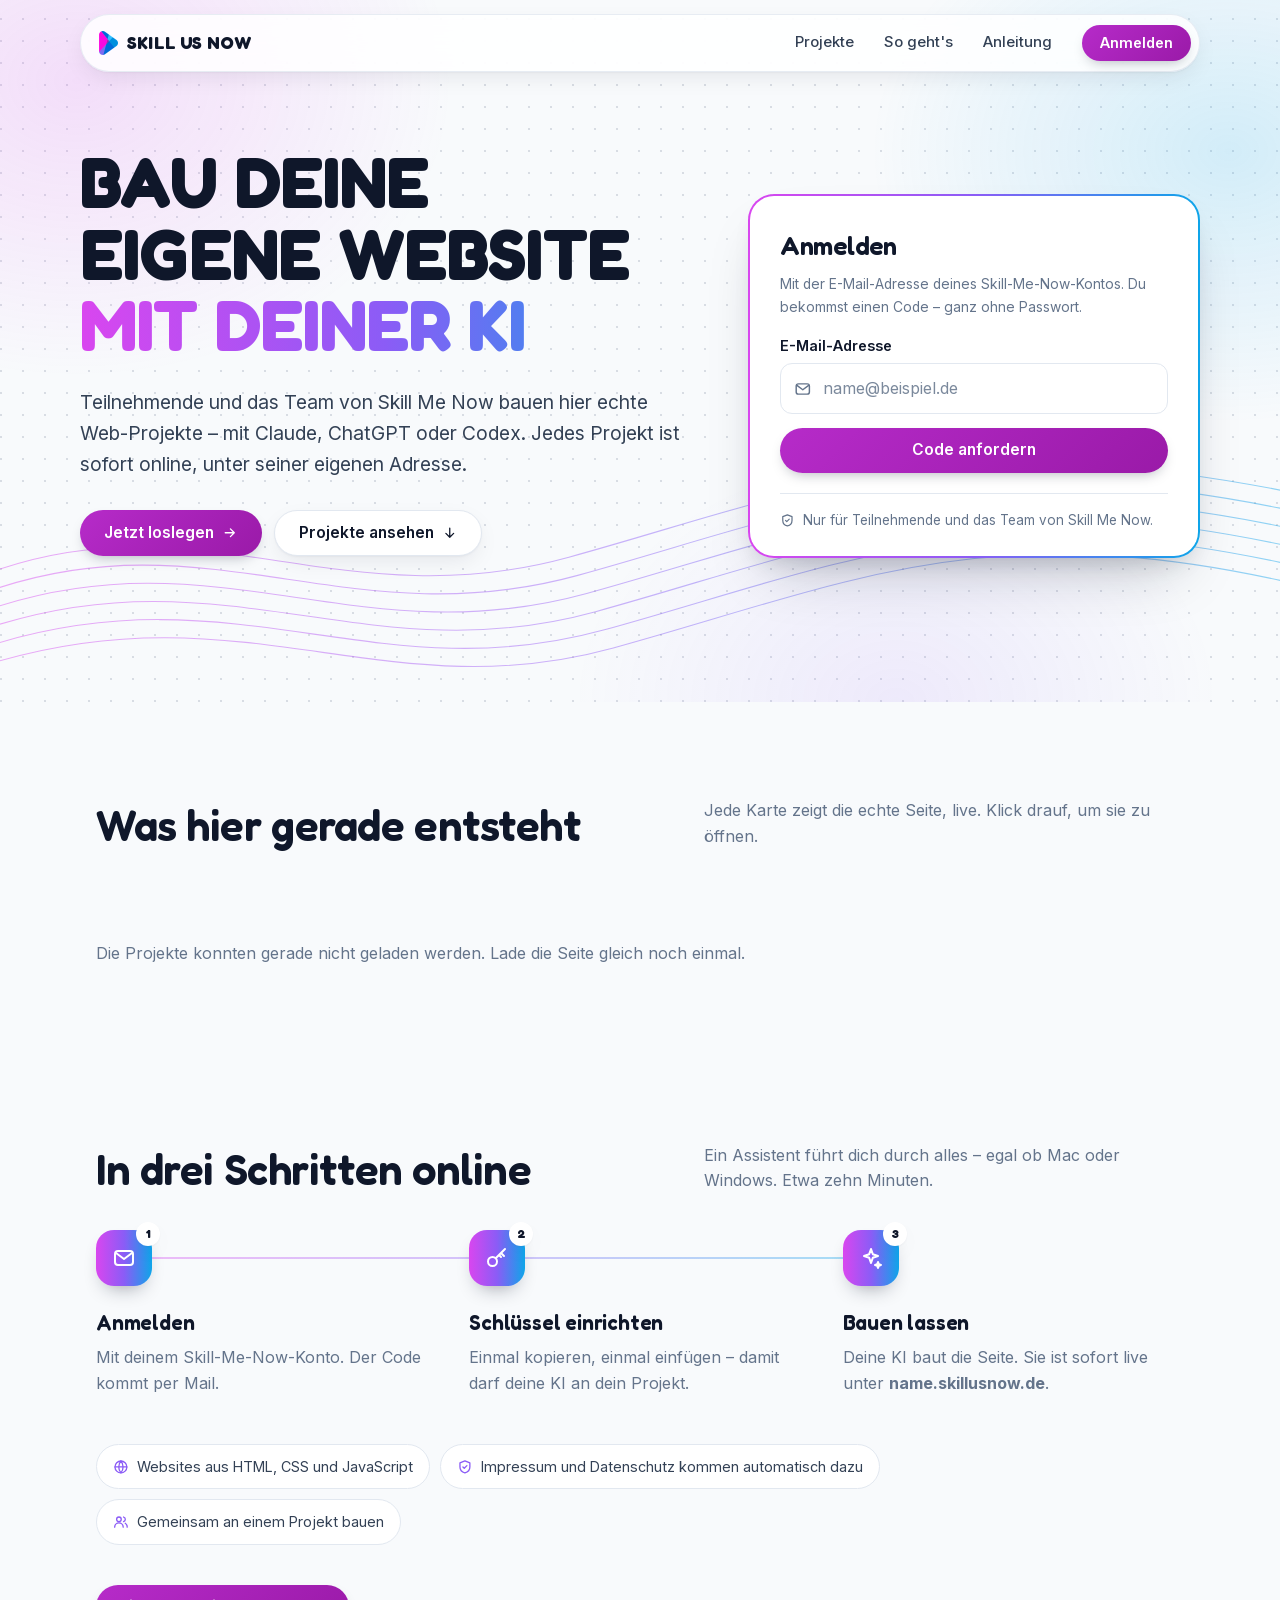
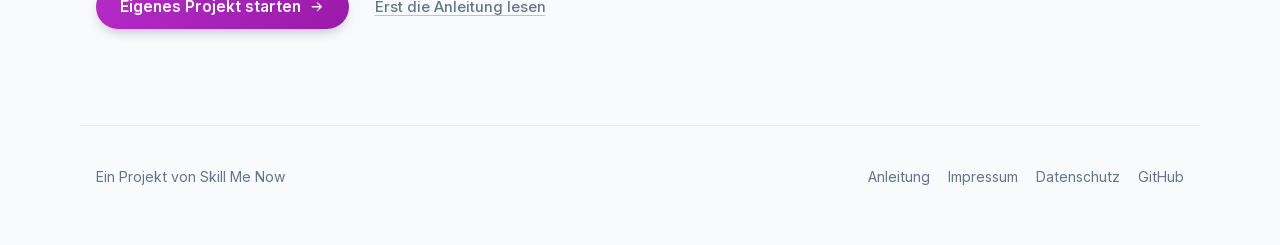
==== commit 1f57bb16: "Konto-Menü oben rechts (Startseite und Meine Projekte) Klick auf Avatar/Namen öffnet ein Menü: E-Mai" ====
--- a/index.html
+++ b/index.html
@@ -9,6 +9,7 @@
   <link rel="preload" href="assets/fonts/fredoka.woff2" as="font" type="font/woff2" crossorigin>
   <link rel="stylesheet" href="assets/sun.css">
   <link rel="stylesheet" href="assets/startseite.css">
+  <script src="assets/konto.js"></script>
 </head>
 <body>
   <svg width="0" height="0" style="position:absolute" aria-hidden="true">
@@ -232,7 +233,7 @@
         ? aktiv.slice(0, 4).map((p) => `<li><a href="${esc(p.url)}" target="_blank" rel="noopener"><span class="avatar mini">${esc(initiale(p.titel))}</span><span class="ich-titel">${esc(p.titel)}</span>${p.privat ? `<span class="chip privat">${icon("schloss")} privat</span>` : p.inhaber ? '<span class="chip online">online</span>' : `<span class="chip geteilt">${icon("leute")} geteilt</span>`}</a></li>`).join("")
           + (aktiv.length > 4 ? `<li class="klein">und ${aktiv.length - 4} weitere</li>` : "")
         : '<li class="klein">Du hast noch kein Projekt. Leg gleich los!</li>';
-      $("#nav-rechts").innerHTML = `<a class="knopf kompakt blau" href="/start">Meine Projekte</a><span class="avatar" title="${esc(ich.email)}">${esc(initiale(name))}</span>`;
+      kontoMenue($("#nav-rechts"), ich);
     }
     $("#abmelden").onclick = async () => { await api("/api/abmelden", {}).catch(() => {}); location.reload(); };
     ichLaden();
--- a/assets/sun.css
+++ b/assets/sun.css
@@ -52,8 +52,8 @@
 /* ---------- Knöpfe ---------- */
 .knopf { display: inline-flex; align-items: center; justify-content: center; gap: 8px; border: 0; border-radius: 999px; padding: 13px 24px; font: 600 .97rem/1.2 "Inter", sans-serif;
   text-decoration: none; cursor: pointer; color: #fff; background: linear-gradient(135deg, #b62bc9, #9a1aa8);
-  box-shadow: 0 6px 16px -6px rgba(201, 34, 189, .55); transition: transform .25s cubic-bezier(.16, 1, .3, 1), box-shadow .25s, filter .2s; }
-.knopf:hover { transform: translateY(-2px); box-shadow: 0 12px 24px -8px rgba(201, 34, 189, .6); }
+  box-shadow: 0 6px 14px -6px rgba(15, 23, 42, .35); transition: transform .25s cubic-bezier(.16, 1, .3, 1), box-shadow .25s, filter .2s; }
+.knopf:hover { transform: translateY(-2px); box-shadow: 0 12px 22px -8px rgba(15, 23, 42, .4); }
 .knopf:active { transform: translateY(0); }
 .knopf:disabled { opacity: .45; cursor: default; transform: none; box-shadow: none; }
 .knopf.kompakt { padding: 9px 18px; font-size: .9rem; }
@@ -100,5 +100,29 @@
 .fuss nav { display: flex; flex-wrap: wrap; gap: 6px 18px; }
 .fuss a { color: inherit; text-decoration: none; } .fuss a:hover { color: var(--tinte); text-decoration: underline; }
 .knopf { white-space: nowrap; }
-@media (max-width: 480px) { .nav-rechts .avatar { display: none; } .marke { font-size: 1rem; } }
+@media (max-width: 480px) { .marke { font-size: 1rem; } }
 @media (prefers-color-scheme: dark) { .knopf, .knopf:hover { box-shadow: 0 8px 18px -8px rgba(0, 0, 0, .8); } }
+
+/* ---------- Konto-Menü oben rechts ---------- */
+.konto { position: relative; }
+.konto-knopf { display: flex; align-items: center; gap: 8px; padding: 4px 12px 4px 4px; border: 1px solid transparent; border-radius: 999px; background: transparent; color: var(--tinte); font: 500 .93rem "Inter", sans-serif; cursor: pointer; transition: background .2s, border-color .2s; }
+.konto-knopf:hover, .konto-knopf[aria-expanded="true"] { background: var(--flaeche-2); border-color: var(--linie); }
+.konto-knopf .avatar { width: 34px; height: 34px; font-size: .85rem; }
+.konto-knopf > .ic { width: 16px; height: 16px; color: var(--leise); transition: transform .3s cubic-bezier(.16, 1, .3, 1); }
+.konto-knopf[aria-expanded="true"] > .ic { transform: rotate(180deg); }
+.konto-name { max-width: 140px; overflow: hidden; text-overflow: ellipsis; white-space: nowrap; }
+.konto-menue { position: absolute; right: 0; top: calc(100% + 12px); width: 280px; padding: 8px; border-radius: 18px; background: var(--flaeche); border: 1px solid var(--linie); box-shadow: var(--schatten-hoch); z-index: 60;
+  transform-origin: top right; animation: menue-auf .28s cubic-bezier(.16, 1, .3, 1); }
+@keyframes menue-auf { from { opacity: 0; transform: translateY(-6px) scale(.97); } }
+.konto-kopf { display: flex; gap: 12px; align-items: center; padding: 10px 10px 14px; margin-bottom: 6px; border-bottom: 1px solid var(--linie); }
+.konto-kopf .avatar.gross { width: 42px; height: 42px; font-size: 1.05rem; }
+.konto-kopf div { min-width: 0; }
+.konto-kopf b { display: block; color: var(--tinte); font-size: .9rem; overflow: hidden; text-overflow: ellipsis; white-space: nowrap; }
+.konto-kopf span { font-size: .8rem; color: var(--leise); }
+.konto-menue [role="menuitem"] { display: flex; align-items: center; gap: 11px; width: 100%; padding: 10px 12px; border: 0; border-radius: 11px; background: none; color: var(--text); font: 500 .92rem "Inter", sans-serif; text-decoration: none; cursor: pointer; text-align: left; }
+.konto-menue [role="menuitem"] .ic { color: var(--leise); }
+.konto-menue [role="menuitem"]:hover, .konto-menue [role="menuitem"]:focus-visible { background: var(--flaeche-2); color: var(--tinte); outline: none; }
+.konto-menue [aria-current="page"] { color: var(--tinte); font-weight: 600; }
+.konto-menue hr { border: 0; border-top: 1px solid var(--linie); margin: 6px 4px; }
+.konto-raus:hover, .konto-raus:hover .ic { color: var(--fehler) !important; }
+@media (max-width: 480px) { .konto-name { display: none; } .konto-knopf { padding-right: 8px; } .konto-menue { width: min(280px, calc(100vw - 40px)); } }
--- a/assets/startseite.css
+++ b/assets/startseite.css
@@ -29,7 +29,7 @@
 @keyframes puls { from { transform: scale(1); opacity: .6; } to { transform: scale(3); opacity: 0; } }
 
 /* ---------- Anmeldekarte: Verlaufsrahmen wie der Trailer-Rahmen auf skillmenow.de ---------- */
-.login { position: relative; border-radius: 26px; padding: 2px; background: var(--verlauf); box-shadow: 0 30px 60px -24px rgba(139, 92, 246, .45), 0 12px 24px -12px rgba(15, 23, 42, .18); }
+.login { position: relative; border-radius: 26px; padding: 2px; background: var(--verlauf); box-shadow: 0 30px 60px -24px rgba(15, 23, 42, .28), 0 12px 24px -12px rgba(15, 23, 42, .18); }
 .login-innen { background: var(--flaeche); border-radius: 24px; padding: 30px 30px 24px; }
 .login h2 { margin: 0 0 6px; font-size: 1.6rem; }
 .login .klein { margin: 0; }
@@ -84,7 +84,7 @@
 .schritte { list-style: none; margin: 0; padding: 0; display: grid; grid-template-columns: repeat(3, 1fr); gap: 32px; position: relative; counter-reset: s; }
 .schritte::before { content: ""; position: absolute; top: 27px; left: 28px; right: calc(33.333% - 28px); height: 2px; background: var(--verlauf); opacity: .35; border-radius: 2px; }
 .schritte li { position: relative; counter-increment: s; }
-.schritt-ic { position: relative; width: 56px; height: 56px; border-radius: 18px; display: grid; place-items: center; color: #fff; background: var(--verlauf); box-shadow: 0 10px 22px -10px rgba(139, 92, 246, .7); }
+.schritt-ic { position: relative; width: 56px; height: 56px; border-radius: 18px; display: grid; place-items: center; color: #fff; background: var(--verlauf); box-shadow: 0 10px 20px -10px rgba(15, 23, 42, .45); }
 .schritt-ic .ic { width: 24px; height: 24px; }
 .schritt-ic::after { content: counter(s); position: absolute; right: -8px; top: -8px; width: 24px; height: 24px; border-radius: 50%; background: var(--flaeche); color: var(--tinte); font: 700 .78rem/24px "Fredoka", sans-serif; text-align: center; box-shadow: var(--schatten); }
 .schritte h3 { margin: 20px 0 6px; font-size: 1.3rem; }
